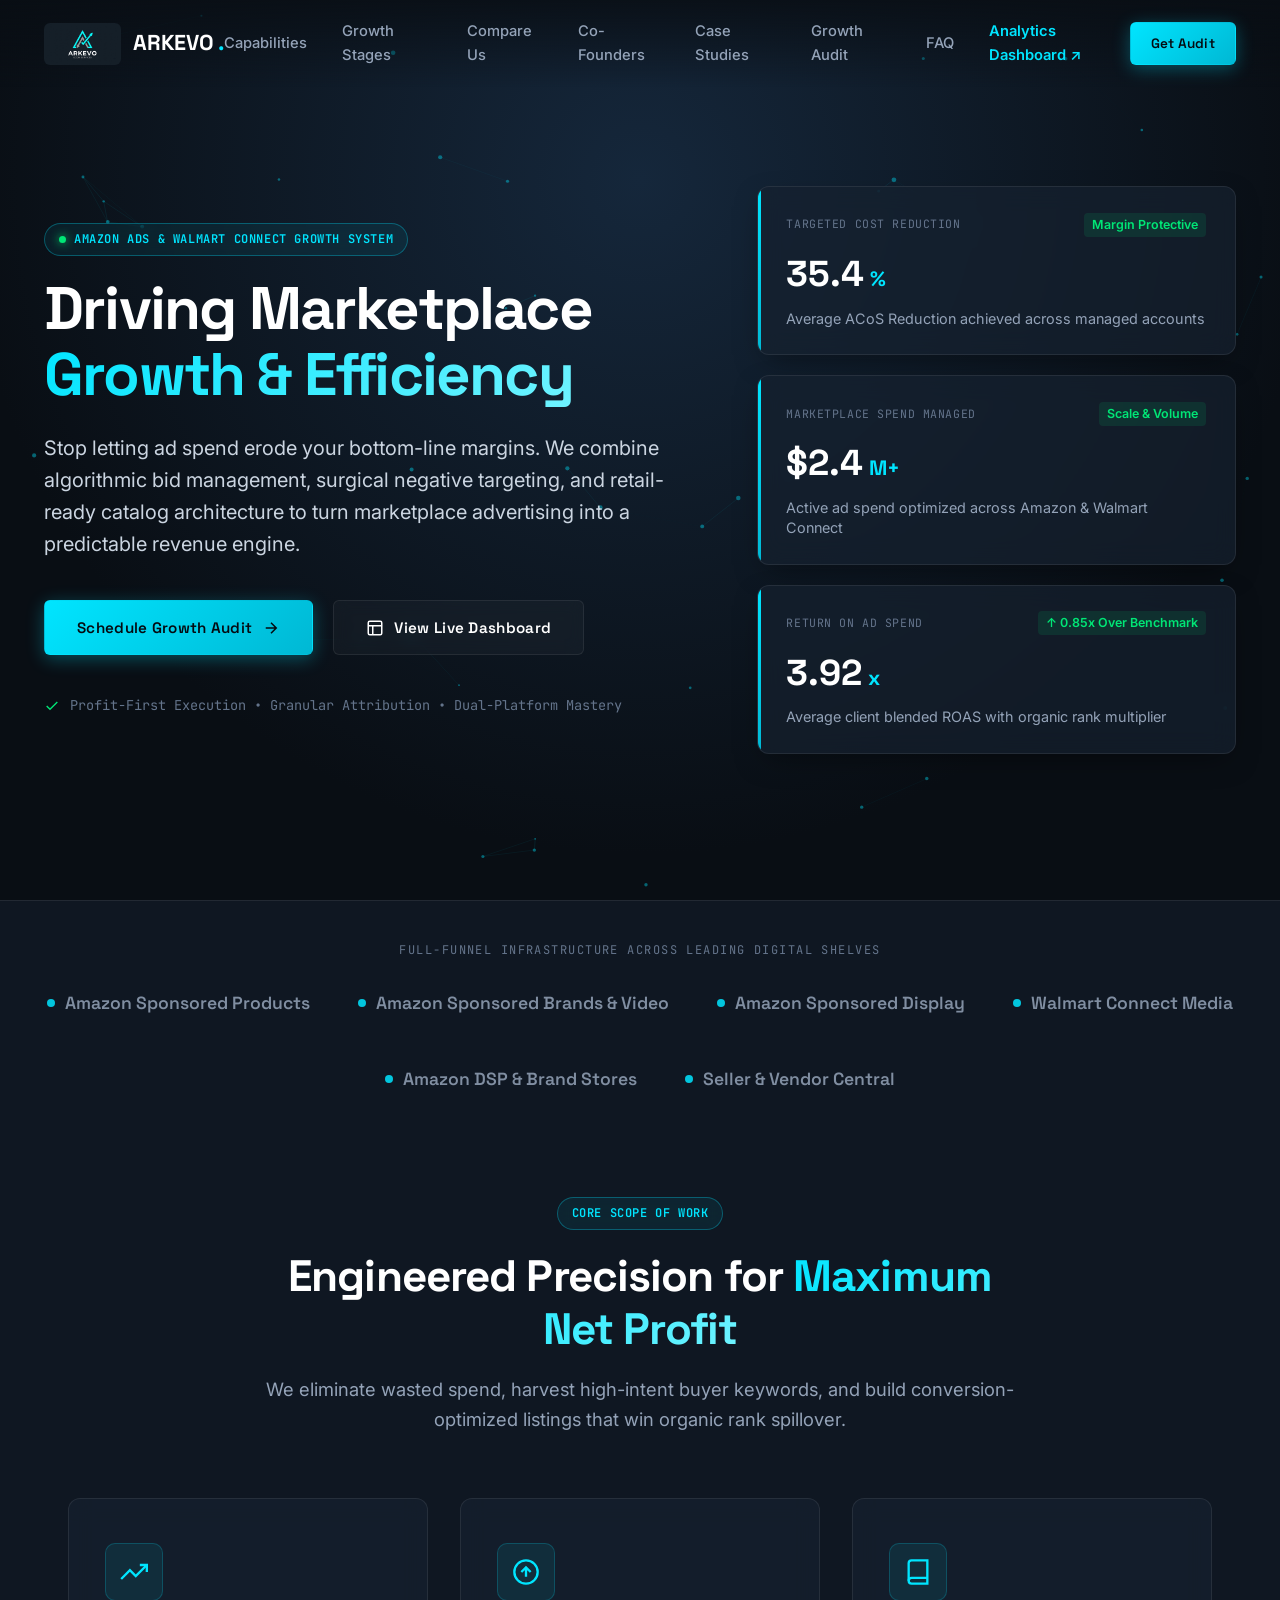
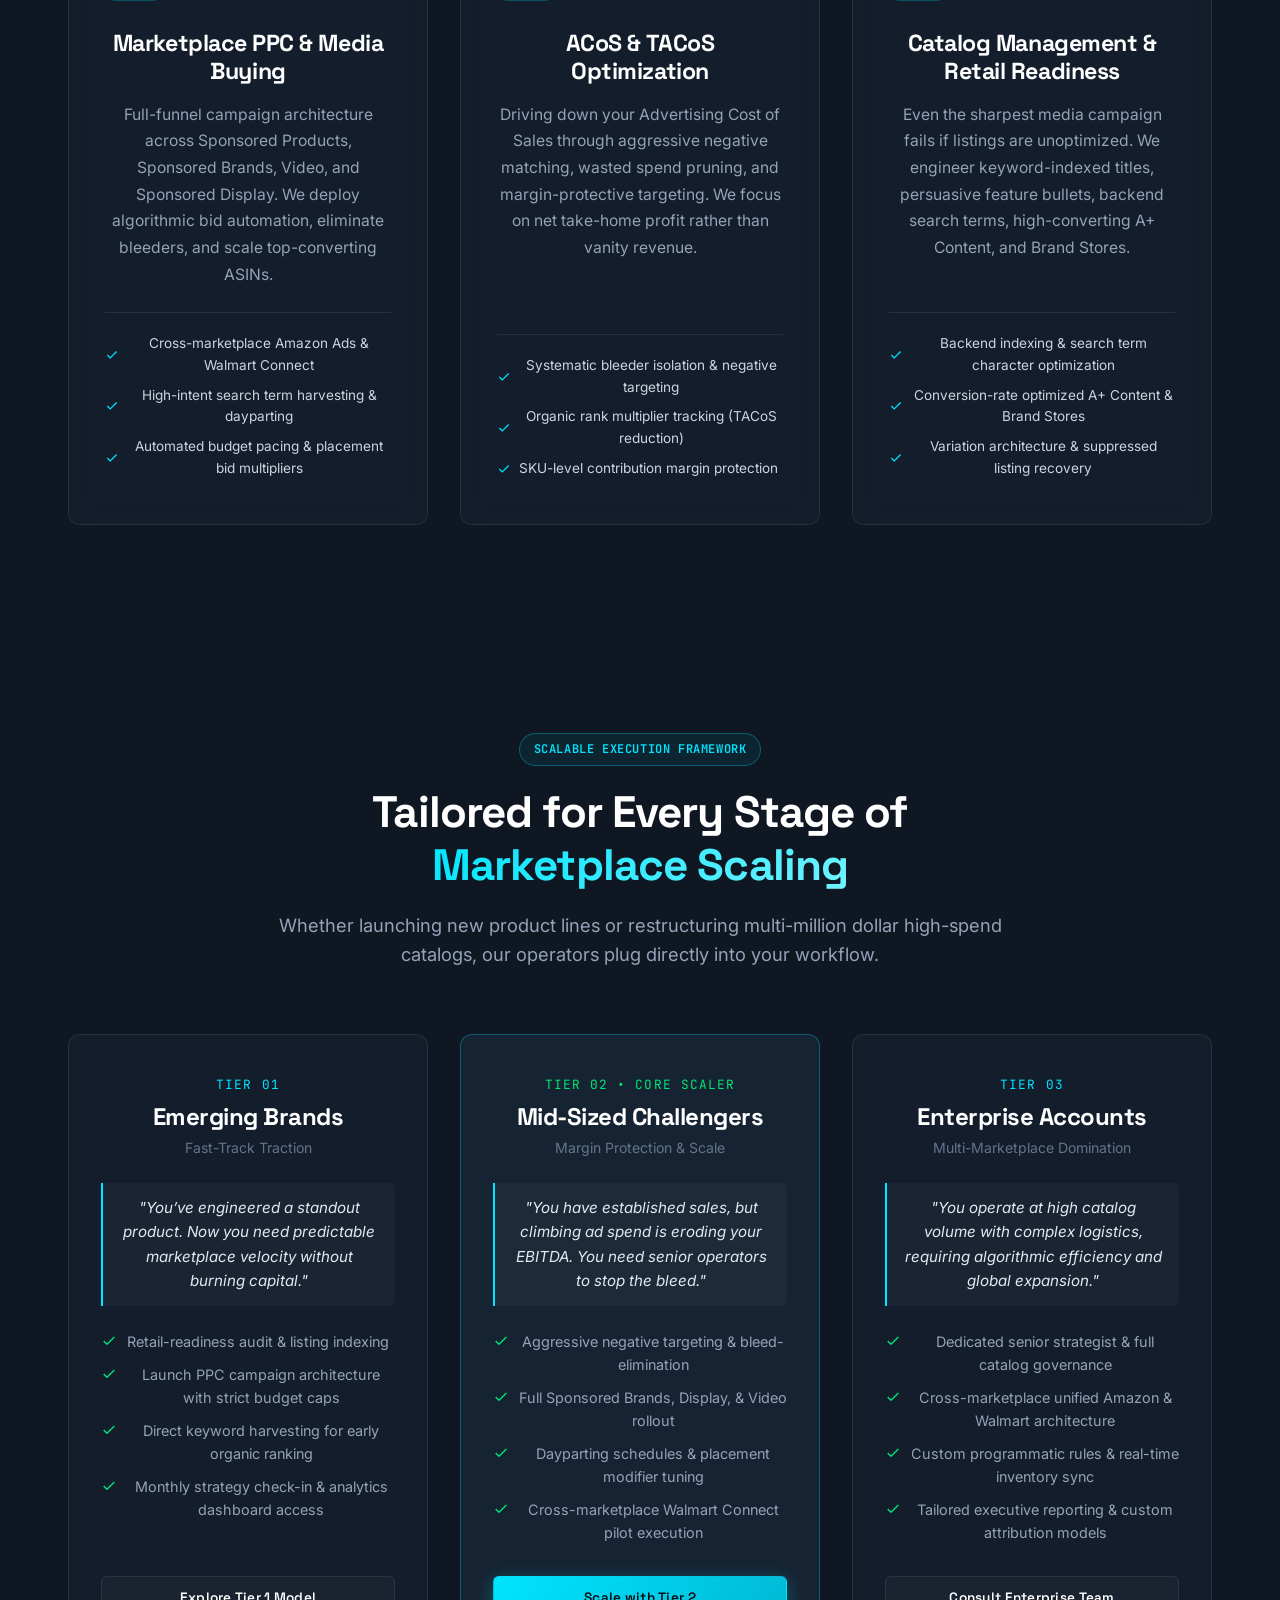
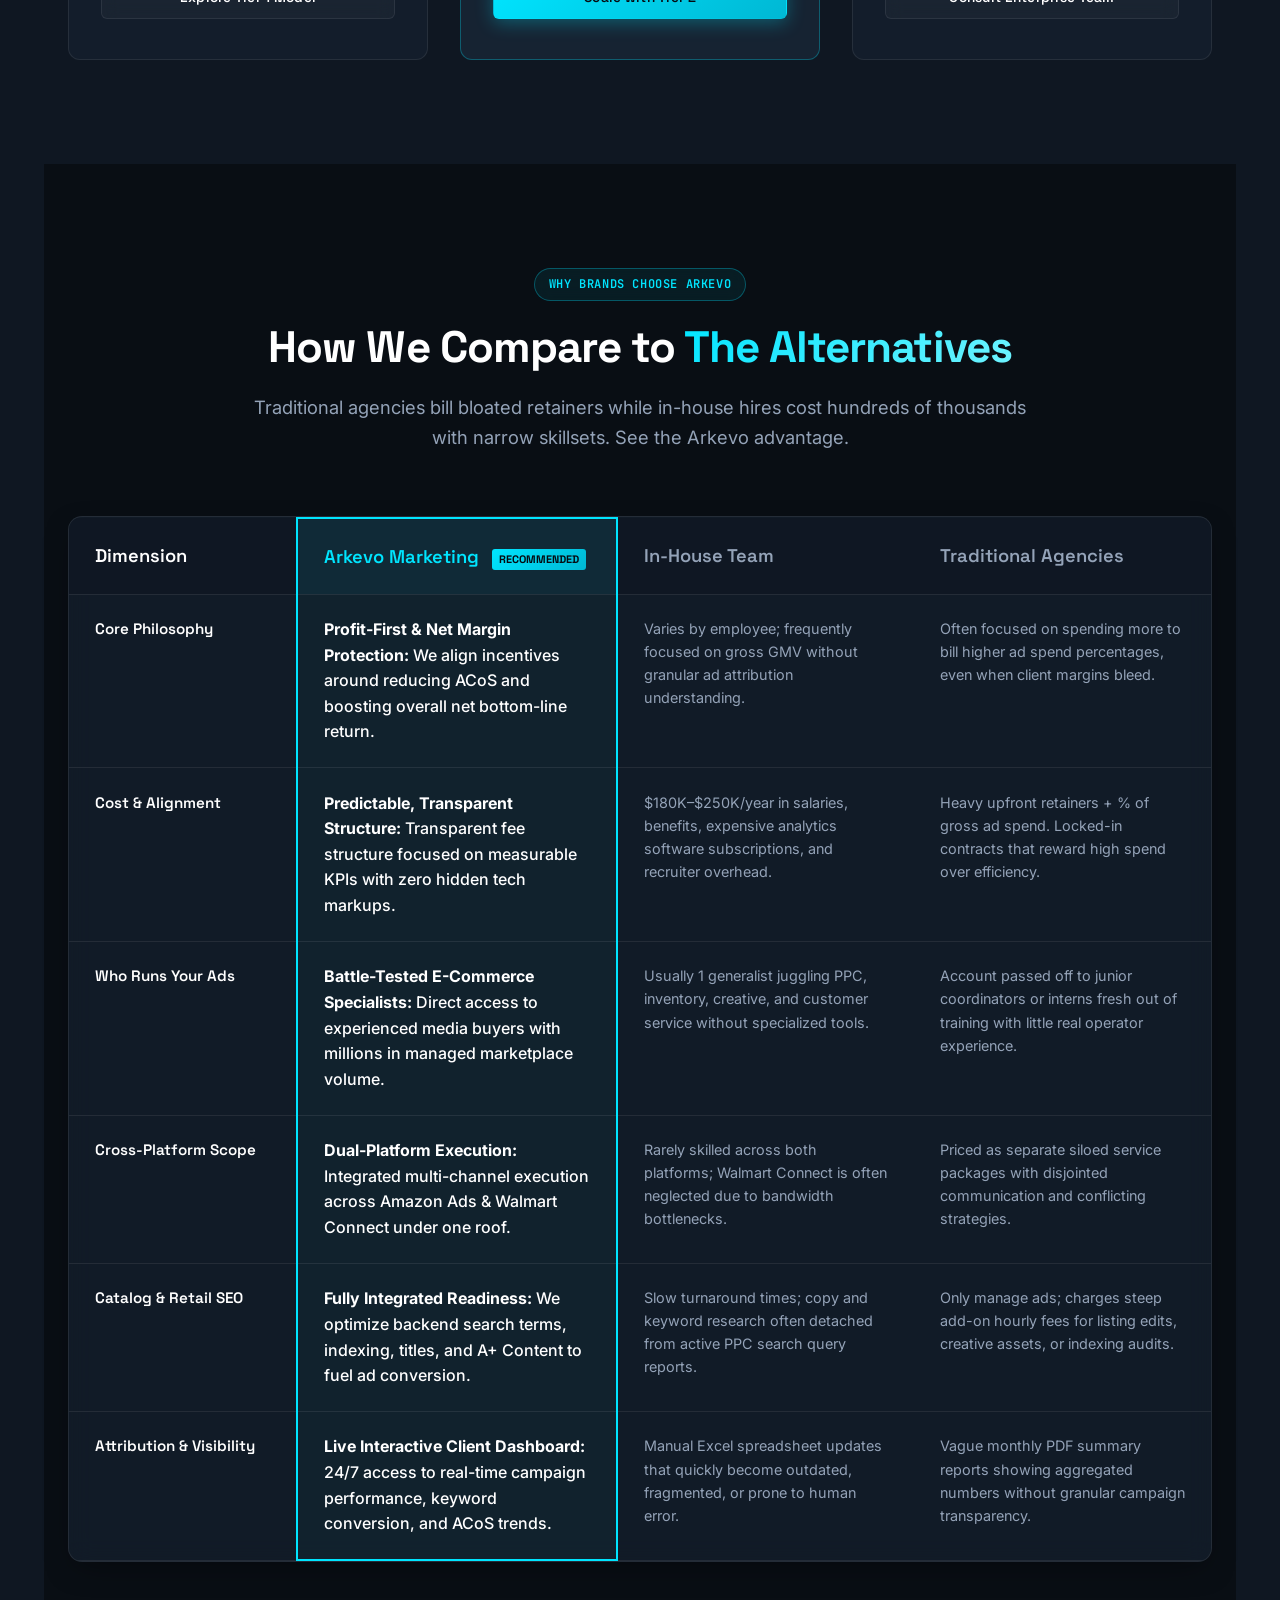
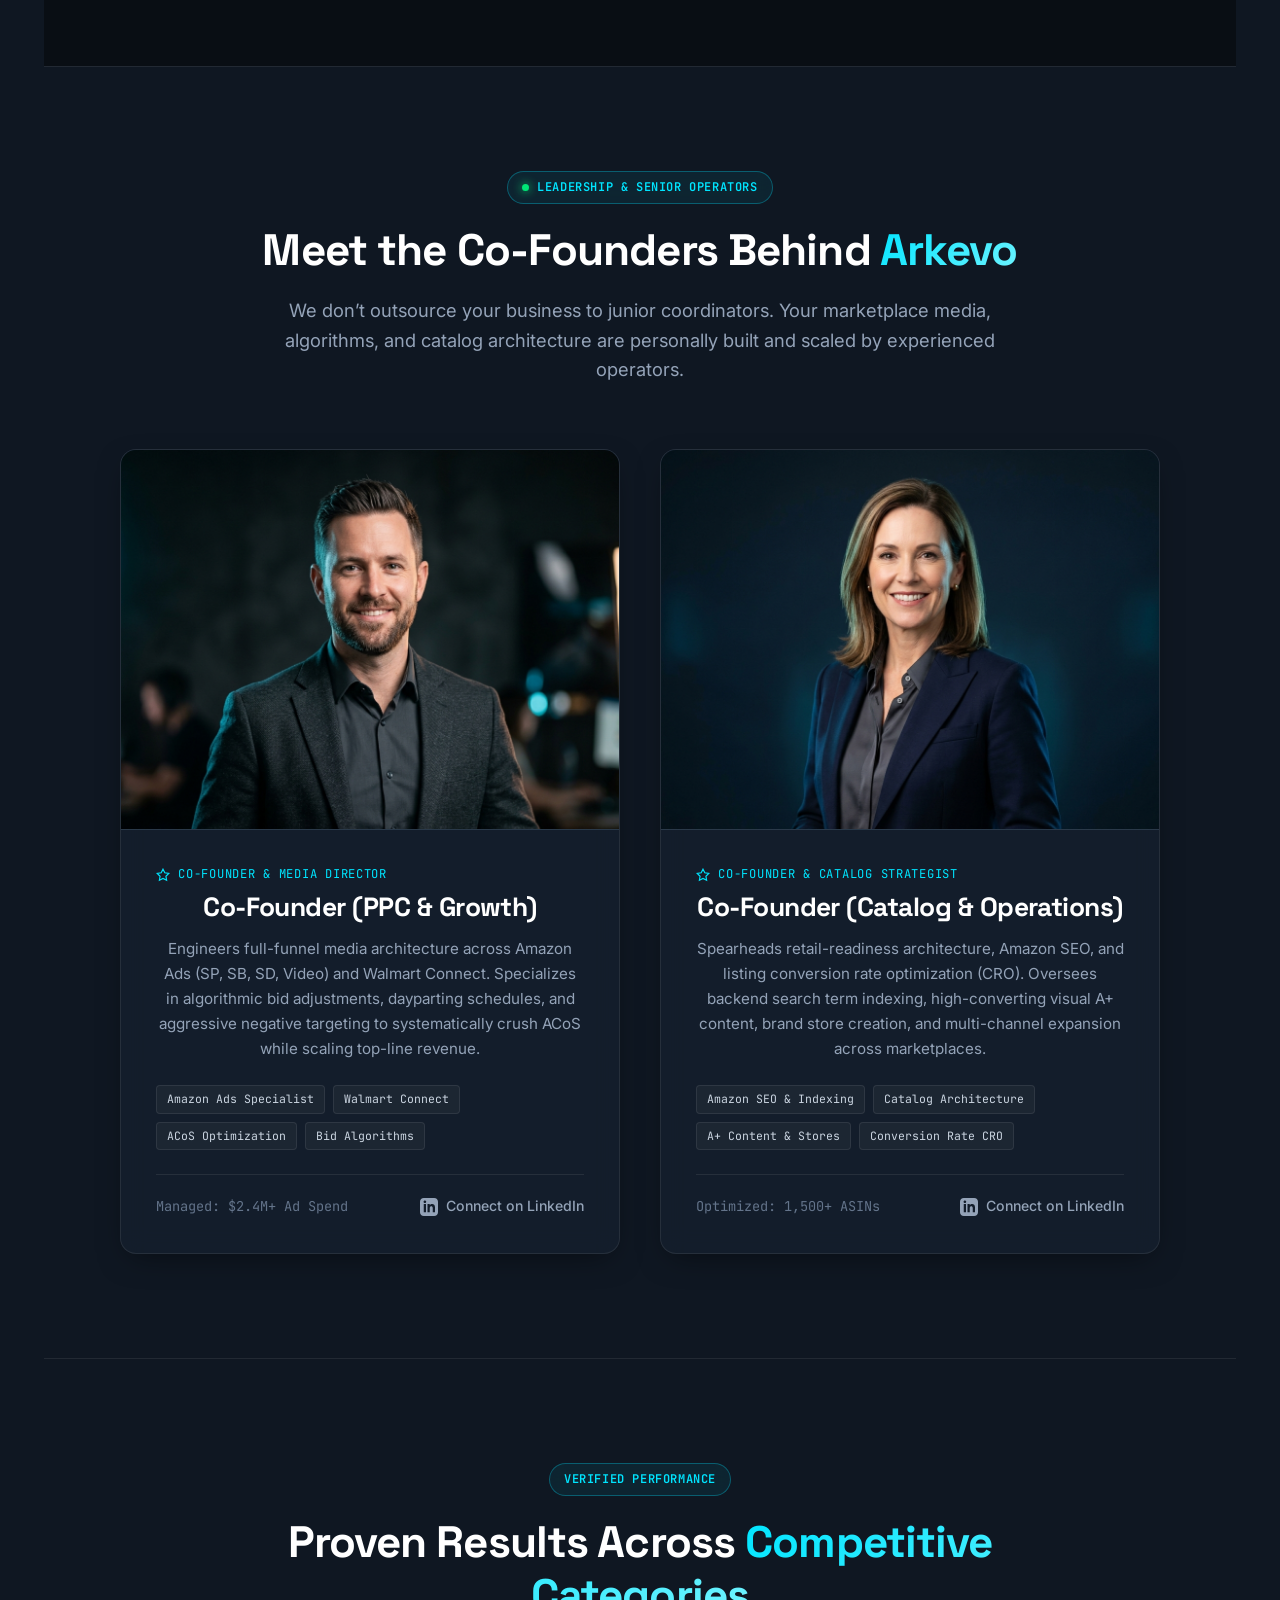
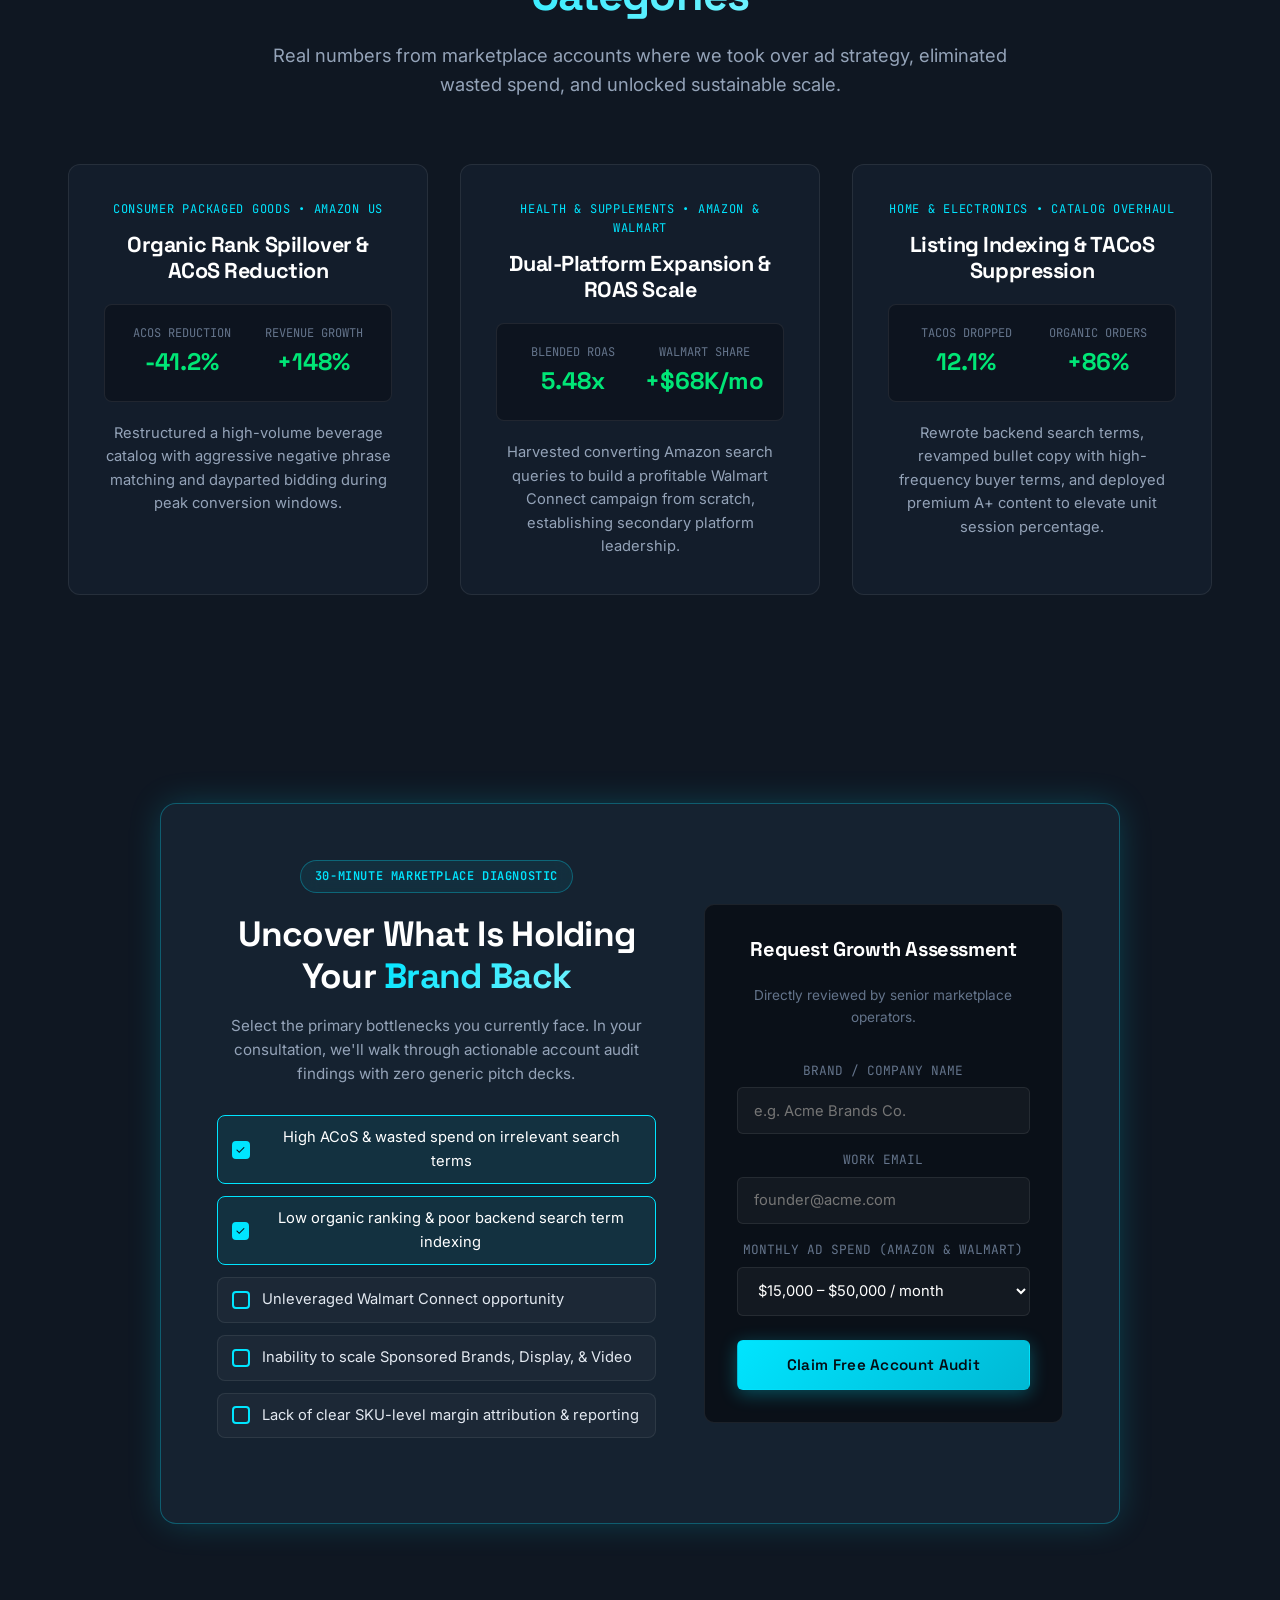
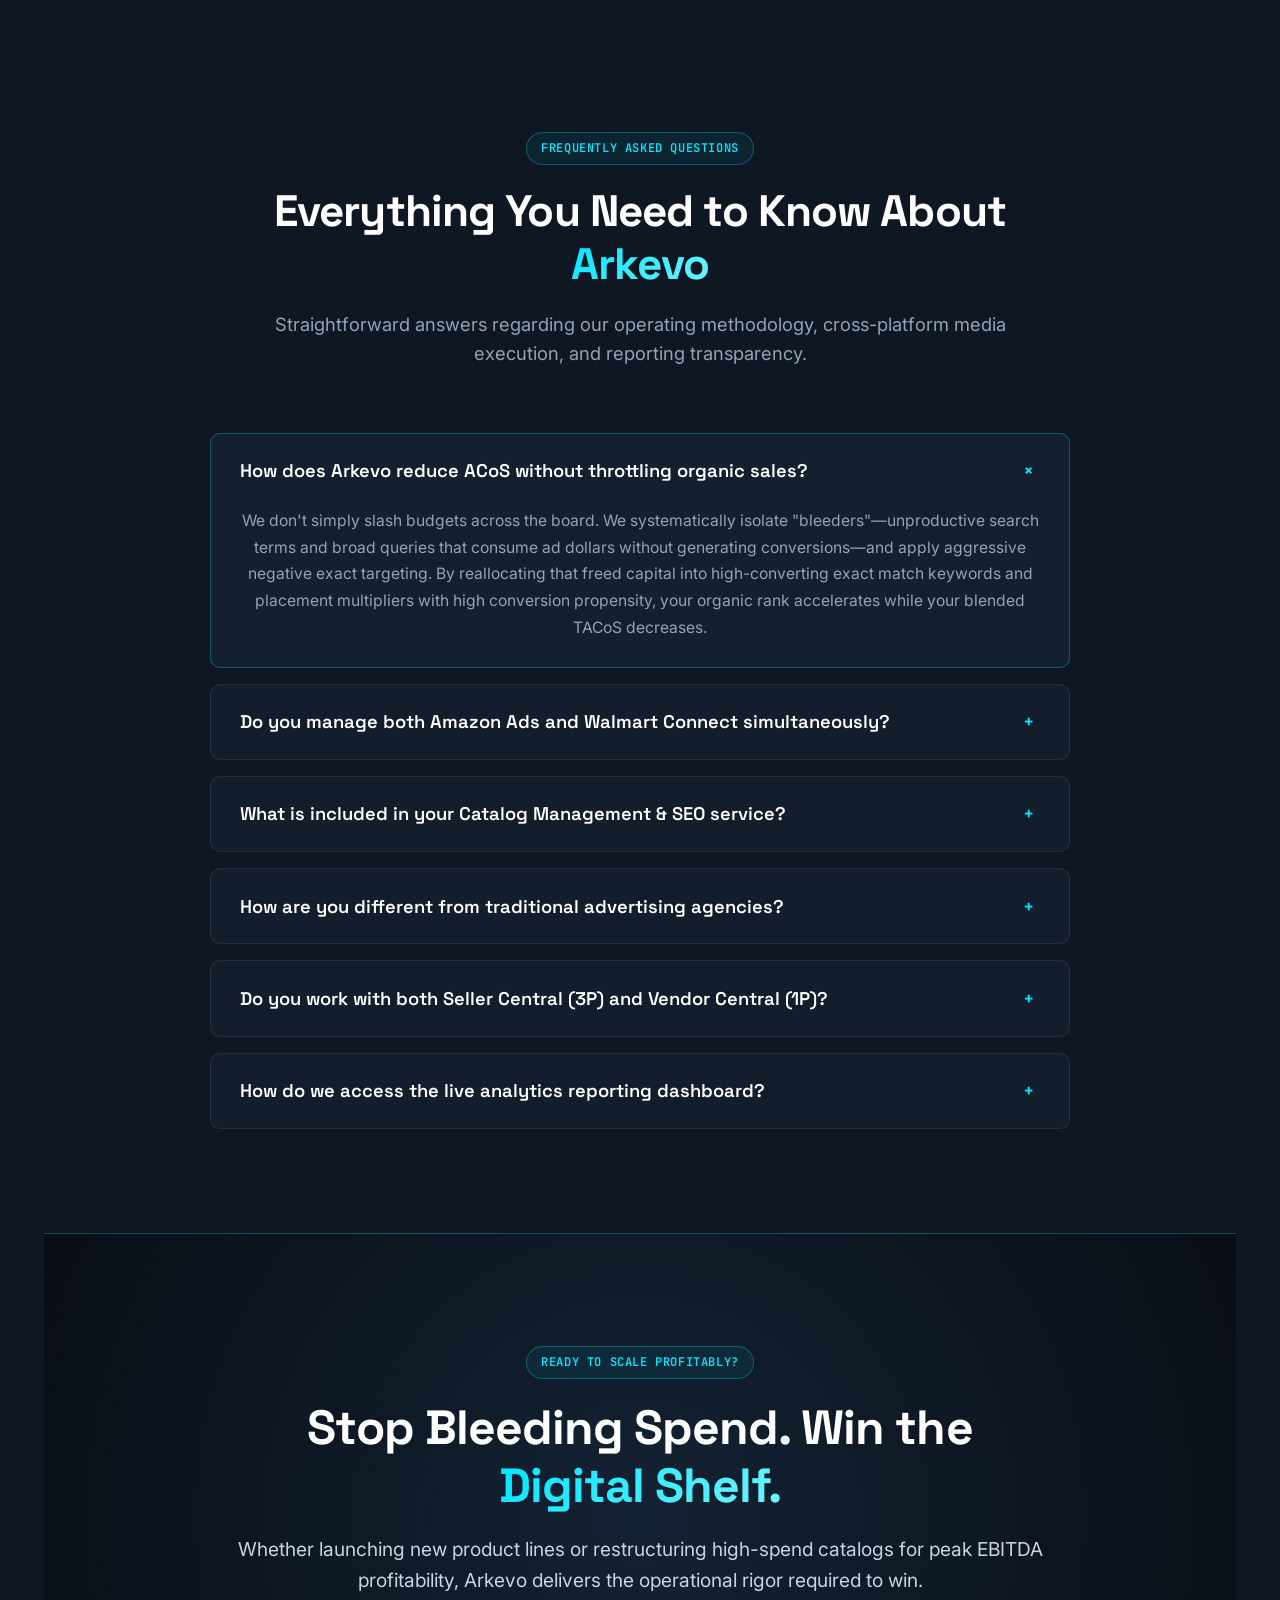
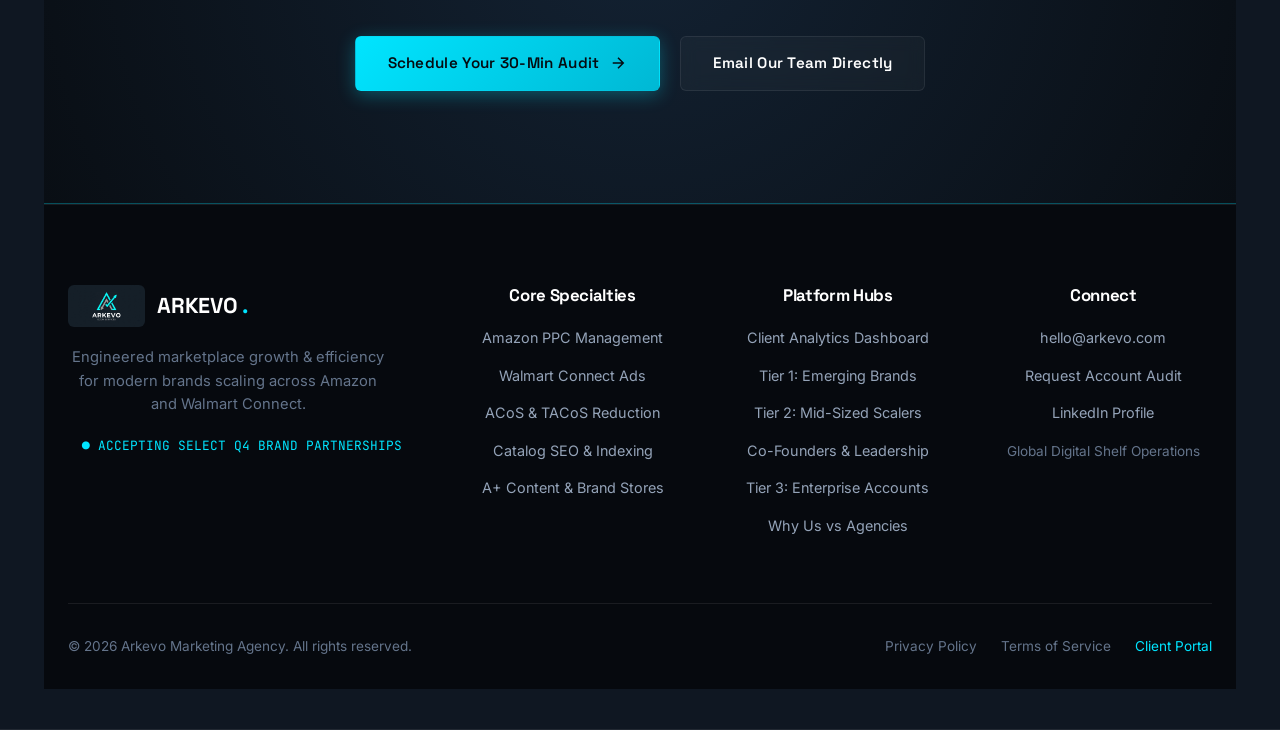
==== index.html @ 8b77c017 "Initial commit: Arkevo website" ====
<!DOCTYPE html>
<html lang="en">
<head>
    <meta charset="UTF-8">
    <meta name="viewport" content="width=device-width, initial-scale=1.0">
    <title>Arkevo | Marketplace Growth & Efficiency | Amazon & Walmart PPC</title>
    <meta name="description" content="Arkevo engineers predictable, profitable marketplace growth across Amazon Ads & Walmart Connect with algorithmic bid management, ACoS reduction, and retail-ready catalog SEO.">
    <link rel="preconnect" href="https://fonts.googleapis.com">
    <link rel="preconnect" href="https://fonts.gstatic.com" crossorigin>
    <link href="https://fonts.googleapis.com/css2?family=Inter:wght@300;400;500;600;700&family=Space+Grotesk:wght@400;500;600;700&family=JetBrains+Mono:wght@400;500;700&display=swap" rel="stylesheet">
    
    <!-- ========================================== -->
    <!-- SUB-DISTRIBUTED MODULAR CSS STYLESHEETS     -->
    <!-- ========================================== -->
    <!-- Base Tokens, Reset & Typography -->
    <link rel="stylesheet" href="css/base.css">

    <!-- Section-Specific Modular Styles -->
    <link rel="stylesheet" href="css/navbar.css">
    <link rel="stylesheet" href="css/hero.css">
    <link rel="stylesheet" href="css/marquee.css">
    <link rel="stylesheet" href="css/capabilities.css">
    <link rel="stylesheet" href="css/tiers.css">
    <link rel="stylesheet" href="css/comparison.css">
    <link rel="stylesheet" href="css/founders.css">
    <link rel="stylesheet" href="css/case-studies.css">
    <link rel="stylesheet" href="css/audit.css">
    <link rel="stylesheet" href="css/faq.css">
    <link rel="stylesheet" href="css/cta.css">
    <link rel="stylesheet" href="css/footer.css">
    <link rel="stylesheet" href="css/responsive.css">
</head>
<body>


    <!-- ========================================== -->
    <!-- SECTION: sections/navbar.html -->
    <!-- ========================================== -->
<!-- Sticky Navigation (SellerPass Style Blur) -->
    <nav id="navbar">
        <div class="container nav-container">
            <a href="#" class="brand-logo">
                <img src="assets/logo-ecom.jpg" alt="Arkevo Logo" onerror="this.src='assets/logo.jpg'">
                <div class="brand-name">ARKEVO<span>.</span></div>
            </a>
            <div class="nav-links">
                <a href="#capabilities">Capabilities</a>
                <a href="#tiers">Growth Stages</a>
                <a href="#comparison">Compare Us</a>
                <a href="#founders">Co-Founders</a>
                <a href="#case-studies">Case Studies</a>
                <a href="#audit">Growth Audit</a>
                <a href="#faq">FAQ</a>
                <a href="dashboard.html" style="color: var(--primary); font-weight: 600;">Analytics Dashboard ↗</a>
            </div>
            <div class="nav-cta">
                <a href="#audit" class="btn btn-primary btn-sm">Get Audit</a>
                <button class="mobile-menu-btn" id="mobileMenuBtn" aria-label="Toggle Navigation">☰</button>
            </div>
        </div>
    </nav>


    <!-- ========================================== -->
    <!-- SECTION: sections/hero.html -->
    <!-- ========================================== -->
<!-- Hero Section -->
    <section id="home" class="hero">
        <canvas id="particles-js"></canvas>
        <div class="container">
            <div class="hero-content fade-in">
                <div class="mono-badge">
                    <span class="pulse-dot"></span>
                    Amazon Ads & Walmart Connect Growth System
                </div>
                <h1>Driving Marketplace <span class="cyan-text">Growth & Efficiency</span></h1>
                <p class="lead">
                    Stop letting ad spend erode your bottom-line margins. We combine algorithmic bid management, surgical negative targeting, and retail-ready catalog architecture to turn marketplace advertising into a predictable revenue engine.
                </p>
                <div class="hero-btns">
                    <a href="#audit" class="btn btn-primary">
                        Schedule Growth Audit
                        <svg width="18" height="18" viewBox="0 0 24 24" fill="none" stroke="currentColor" stroke-width="2"><path d="M5 12h14M12 5l7 7-7 7"/></svg>
                    </a>
                    <a href="dashboard.html" class="btn btn-outline">
                        <svg width="18" height="18" viewBox="0 0 24 24" fill="none" stroke="currentColor" stroke-width="2"><rect x="3" y="3" width="18" height="18" rx="2"/><path d="M3 9h18M9 21V9"/></svg>
                        View Live Dashboard
                    </a>
                </div>
                <div class="hero-guarantee-note">
                    <svg width="16" height="16" viewBox="0 0 24 24" fill="none" stroke="currentColor" stroke-width="2"><polyline points="20 6 9 17 4 12"/></svg>
                    <span>Profit-First Execution • Granular Attribution • Dual-Platform Mastery</span>
                </div>
            </div>

            <!-- Floating Stats Cards -->
            <div class="floating-stats-grid fade-in">
                <div class="stat-card-featured">
                    <div class="stat-badge-top">
                        <span class="stat-tag">Targeted Cost Reduction</span>
                        <span class="stat-delta positive">Margin Protective</span>
                    </div>
                    <div class="stat-value">35.4<span class="unit">%</span></div>
                    <div class="stat-label">Average ACoS Reduction achieved across managed accounts</div>
                </div>

                <div class="stat-card-featured">
                    <div class="stat-badge-top">
                        <span class="stat-tag">Marketplace Spend Managed</span>
                        <span class="stat-delta positive">Scale & Volume</span>
                    </div>
                    <div class="stat-value">$2.4<span class="unit">M+</span></div>
                    <div class="stat-label">Active ad spend optimized across Amazon & Walmart Connect</div>
                </div>

                <div class="stat-card-featured">
                    <div class="stat-badge-top">
                        <span class="stat-tag">Return on Ad Spend</span>
                        <span class="stat-delta positive">↑ 0.85x Over Benchmark</span>
                    </div>
                    <div class="stat-value">3.92<span class="unit">x</span></div>
                    <div class="stat-label">Average client blended ROAS with organic rank multiplier</div>
                </div>
            </div>
        </div>
    </section>


    <!-- ========================================== -->
    <!-- SECTION: sections/marquee.html -->
    <!-- ========================================== -->
<div class="marquee-strip">
        <div class="container">
            <div class="marquee-label">Full-Funnel Infrastructure Across Leading Digital Shelves</div>
            <div class="platforms-flex">
                <div class="platform-item"><span class="platform-dot"></span> Amazon Sponsored Products</div>
                <div class="platform-item"><span class="platform-dot"></span> Amazon Sponsored Brands & Video</div>
                <div class="platform-item"><span class="platform-dot"></span> Amazon Sponsored Display</div>
                <div class="platform-item"><span class="platform-dot"></span> Walmart Connect Media</div>
                <div class="platform-item"><span class="platform-dot"></span> Amazon DSP & Brand Stores</div>
                <div class="platform-item"><span class="platform-dot"></span> Seller & Vendor Central</div>
            </div>


    <!-- ========================================== -->
    <!-- SECTION: sections/capabilities.html -->
    <!-- ========================================== -->
<section id="capabilities" class="section">
        <div class="container">
            <div class="section-header fade-in">
                <div class="mono-badge">Core Scope of Work</div>
                <h2>Engineered Precision for <span class="cyan-text">Maximum Net Profit</span></h2>
                <p>We eliminate wasted spend, harvest high-intent buyer keywords, and build conversion-optimized listings that win organic rank spillover.</p>
            </div>

            <div class="services-grid">
                <!-- Service 1 -->
                <div class="service-card fade-in">
                    <div class="service-icon-box">
                        <svg width="28" height="28" viewBox="0 0 24 24" fill="none" stroke="currentColor" stroke-width="2"><path d="M23 6l-9.5 9.5-5-5L1 18"/><path d="M17 6h6v6"/></svg>
                    </div>
                    <h3>Marketplace PPC & Media Buying</h3>
                    <p>Full-funnel campaign architecture across Sponsored Products, Sponsored Brands, Video, and Sponsored Display. We deploy algorithmic bid automation, eliminate bleeders, and scale top-converting ASINs.</p>
                    <ul class="service-bullets">
                        <li><svg width="14" height="14" viewBox="0 0 24 24" fill="none" stroke="currentColor" stroke-width="2"><polyline points="20 6 9 17 4 12"/></svg> Cross-marketplace Amazon Ads & Walmart Connect</li>
                        <li><svg width="14" height="14" viewBox="0 0 24 24" fill="none" stroke="currentColor" stroke-width="2"><polyline points="20 6 9 17 4 12"/></svg> High-intent search term harvesting & dayparting</li>
                        <li><svg width="14" height="14" viewBox="0 0 24 24" fill="none" stroke="currentColor" stroke-width="2"><polyline points="20 6 9 17 4 12"/></svg> Automated budget pacing & placement bid multipliers</li>
                    </ul>
                </div>

                <!-- Service 2 -->
                <div class="service-card fade-in">
                    <div class="service-icon-box">
                        <svg width="28" height="28" viewBox="0 0 24 24" fill="none" stroke="currentColor" stroke-width="2"><circle cx="12" cy="12" r="10"/><path d="M16 12l-4-4-4 4M12 16V8"/></svg>
                    </div>
                    <h3>ACoS & TACoS Optimization</h3>
                    <p>Driving down your Advertising Cost of Sales through aggressive negative matching, wasted spend pruning, and margin-protective targeting. We focus on net take-home profit rather than vanity revenue.</p>
                    <ul class="service-bullets">
                        <li><svg width="14" height="14" viewBox="0 0 24 24" fill="none" stroke="currentColor" stroke-width="2"><polyline points="20 6 9 17 4 12"/></svg> Systematic bleeder isolation & negative targeting</li>
                        <li><svg width="14" height="14" viewBox="0 0 24 24" fill="none" stroke="currentColor" stroke-width="2"><polyline points="20 6 9 17 4 12"/></svg> Organic rank multiplier tracking (TACoS reduction)</li>
                        <li><svg width="14" height="14" viewBox="0 0 24 24" fill="none" stroke="currentColor" stroke-width="2"><polyline points="20 6 9 17 4 12"/></svg> SKU-level contribution margin protection</li>
                    </ul>
                </div>

                <!-- Service 3 -->
                <div class="service-card fade-in">
                    <div class="service-icon-box">
                        <svg width="28" height="28" viewBox="0 0 24 24" fill="none" stroke="currentColor" stroke-width="2"><path d="M4 19.5A2.5 2.5 0 0 1 6.5 17H20"/><path d="M6.5 2H20v20H6.5A2.5 2.5 0 0 1 4 19.5v-15A2.5 2.5 0 0 1 6.5 2z"/></svg>
                    </div>
                    <h3>Catalog Management & Retail Readiness</h3>
                    <p>Even the sharpest media campaign fails if listings are unoptimized. We engineer keyword-indexed titles, persuasive feature bullets, backend search terms, high-converting A+ Content, and Brand Stores.</p>
                    <ul class="service-bullets">
                        <li><svg width="14" height="14" viewBox="0 0 24 24" fill="none" stroke="currentColor" stroke-width="2"><polyline points="20 6 9 17 4 12"/></svg> Backend indexing & search term character optimization</li>
                        <li><svg width="14" height="14" viewBox="0 0 24 24" fill="none" stroke="currentColor" stroke-width="2"><polyline points="20 6 9 17 4 12"/></svg> Conversion-rate optimized A+ Content & Brand Stores</li>
                        <li><svg width="14" height="14" viewBox="0 0 24 24" fill="none" stroke="currentColor" stroke-width="2"><polyline points="20 6 9 17 4 12"/></svg> Variation architecture & suppressed listing recovery</li>
                    </ul>
                </div>
            </div>
        </div>
    </section>


    <!-- ========================================== -->
    <!-- SECTION: sections/tiers.html -->
    <!-- ========================================== -->
<section id="tiers" class="section tiers-section">
        <div class="container">
            <div class="section-header fade-in">
                <div class="mono-badge">Scalable Execution Framework</div>
                <h2>Tailored for Every Stage of <span class="cyan-text">Marketplace Scaling</span></h2>
                <p>Whether launching new product lines or restructuring multi-million dollar high-spend catalogs, our operators plug directly into your workflow.</p>
            </div>

            <div class="tiers-grid">
                <!-- Tier 1 -->
                <div class="tier-card fade-in">
                    <div class="tier-header">
                        <div class="tier-number">Tier 01</div>
                        <h3 class="tier-title">Emerging Brands</h3>
                        <div class="tier-subtitle">Fast-Track Traction</div>
                    </div>
                    <div class="tier-condition">
                        "You’ve engineered a standout product. Now you need predictable marketplace velocity without burning capital."
                    </div>
                    <ul class="tier-deliverables">
                        <li><svg width="16" height="16" viewBox="0 0 24 24" fill="none" stroke="currentColor" stroke-width="2"><polyline points="20 6 9 17 4 12"/></svg> Retail-readiness audit & listing indexing</li>
                        <li><svg width="16" height="16" viewBox="0 0 24 24" fill="none" stroke="currentColor" stroke-width="2"><polyline points="20 6 9 17 4 12"/></svg> Launch PPC campaign architecture with strict budget caps</li>
                        <li><svg width="16" height="16" viewBox="0 0 24 24" fill="none" stroke="currentColor" stroke-width="2"><polyline points="20 6 9 17 4 12"/></svg> Direct keyword harvesting for early organic ranking</li>
                        <li><svg width="16" height="16" viewBox="0 0 24 24" fill="none" stroke="currentColor" stroke-width="2"><polyline points="20 6 9 17 4 12"/></svg> Monthly strategy check-in & analytics dashboard access</li>
                    </ul>
                    <a href="#audit" class="btn btn-outline btn-sm">Explore Tier 1 Model</a>
                </div>

                <!-- Tier 2 -->
                <div class="tier-card fade-in" style="border-color: var(--border-highlight); background: rgba(24, 38, 54, 0.85);">
                    <div class="tier-header">
                        <div class="tier-number" style="color: var(--accent-green);">Tier 02 • Core Scaler</div>
                        <h3 class="tier-title">Mid-Sized Challengers</h3>
                        <div class="tier-subtitle">Margin Protection & Scale</div>
                    </div>
                    <div class="tier-condition">
                        "You have established sales, but climbing ad spend is eroding your EBITDA. You need senior operators to stop the bleed."
                    </div>
                    <ul class="tier-deliverables">
                        <li><svg width="16" height="16" viewBox="0 0 24 24" fill="none" stroke="currentColor" stroke-width="2"><polyline points="20 6 9 17 4 12"/></svg> Aggressive negative targeting & bleed-elimination</li>
                        <li><svg width="16" height="16" viewBox="0 0 24 24" fill="none" stroke="currentColor" stroke-width="2"><polyline points="20 6 9 17 4 12"/></svg> Full Sponsored Brands, Display, & Video rollout</li>
                        <li><svg width="16" height="16" viewBox="0 0 24 24" fill="none" stroke="currentColor" stroke-width="2"><polyline points="20 6 9 17 4 12"/></svg> Dayparting schedules & placement modifier tuning</li>
                        <li><svg width="16" height="16" viewBox="0 0 24 24" fill="none" stroke="currentColor" stroke-width="2"><polyline points="20 6 9 17 4 12"/></svg> Cross-marketplace Walmart Connect pilot execution</li>
                    </ul>
                    <a href="#audit" class="btn btn-primary btn-sm">Scale with Tier 2</a>
                </div>

                <!-- Tier 3 -->
                <div class="tier-card fade-in">
                    <div class="tier-header">
                        <div class="tier-number">Tier 03</div>
                        <h3 class="tier-title">Enterprise Accounts</h3>
                        <div class="tier-subtitle">Multi-Marketplace Domination</div>
                    </div>
                    <div class="tier-condition">
                        "You operate at high catalog volume with complex logistics, requiring algorithmic efficiency and global expansion."
                    </div>
                    <ul class="tier-deliverables">
                        <li><svg width="16" height="16" viewBox="0 0 24 24" fill="none" stroke="currentColor" stroke-width="2"><polyline points="20 6 9 17 4 12"/></svg> Dedicated senior strategist & full catalog governance</li>
                        <li><svg width="16" height="16" viewBox="0 0 24 24" fill="none" stroke="currentColor" stroke-width="2"><polyline points="20 6 9 17 4 12"/></svg> Cross-marketplace unified Amazon & Walmart architecture</li>
                        <li><svg width="16" height="16" viewBox="0 0 24 24" fill="none" stroke="currentColor" stroke-width="2"><polyline points="20 6 9 17 4 12"/></svg> Custom programmatic rules & real-time inventory sync</li>
                        <li><svg width="16" height="16" viewBox="0 0 24 24" fill="none" stroke="currentColor" stroke-width="2"><polyline points="20 6 9 17 4 12"/></svg> Tailored executive reporting & custom attribution models</li>
                    </ul>
                    <a href="#audit" class="btn btn-outline btn-sm">Consult Enterprise Team</a>
                </div>
            </div>
        </div>
    </section>


    <!-- ========================================== -->
    <!-- SECTION: sections/comparison.html -->
    <!-- ========================================== -->
<section id="comparison" class="section comparison-section">
        <div class="container">
            <div class="section-header fade-in">
                <div class="mono-badge">Why Brands Choose Arkevo</div>
                <h2>How We Compare to <span class="cyan-text">The Alternatives</span></h2>
                <p>Traditional agencies bill bloated retainers while in-house hires cost hundreds of thousands with narrow skillsets. See the Arkevo advantage.</p>
            </div>

            <div class="comparison-table-wrapper fade-in">
                <table class="comparison-table">
                    <thead>
                        <tr>
                            <th class="comparison-feature">Dimension</th>
                            <th class="col-arkevo">Arkevo Marketing <span class="badge-winner">Recommended</span></th>
                            <th class="comparison-col-other">In-House Team</th>
                            <th class="comparison-col-other">Traditional Agencies</th>
                        </tr>
                    </thead>
                    <tbody>
                        <tr>
                            <td class="comparison-feature">Core Philosophy</td>
                            <td class="col-arkevo"><strong>Profit-First & Net Margin Protection:</strong> We align incentives around reducing ACoS and boosting overall net bottom-line return.</td>
                            <td class="comparison-col-other">Varies by employee; frequently focused on gross GMV without granular ad attribution understanding.</td>
                            <td class="comparison-col-other">Often focused on spending more to bill higher ad spend percentages, even when client margins bleed.</td>
                        </tr>
                        <tr>
                            <td class="comparison-feature">Cost & Alignment</td>
                            <td class="col-arkevo"><strong>Predictable, Transparent Structure:</strong> Transparent fee structure focused on measurable KPIs with zero hidden tech markups.</td>
                            <td class="comparison-col-other">$180K–$250K/year in salaries, benefits, expensive analytics software subscriptions, and recruiter overhead.</td>
                            <td class="comparison-col-other">Heavy upfront retainers + % of gross ad spend. Locked-in contracts that reward high spend over efficiency.</td>
                        </tr>
                        <tr>
                            <td class="comparison-feature">Who Runs Your Ads</td>
                            <td class="col-arkevo"><strong>Battle-Tested E-Commerce Specialists:</strong> Direct access to experienced media buyers with millions in managed marketplace volume.</td>
                            <td class="comparison-col-other">Usually 1 generalist juggling PPC, inventory, creative, and customer service without specialized tools.</td>
                            <td class="comparison-col-other">Account passed off to junior coordinators or interns fresh out of training with little real operator experience.</td>
                        </tr>
                        <tr>
                            <td class="comparison-feature">Cross-Platform Scope</td>
                            <td class="col-arkevo"><strong>Dual-Platform Execution:</strong> Integrated multi-channel execution across Amazon Ads & Walmart Connect under one roof.</td>
                            <td class="comparison-col-other">Rarely skilled across both platforms; Walmart Connect is often neglected due to bandwidth bottlenecks.</td>
                            <td class="comparison-col-other">Priced as separate siloed service packages with disjointed communication and conflicting strategies.</td>
                        </tr>
                        <tr>
                            <td class="comparison-feature">Catalog & Retail SEO</td>
                            <td class="col-arkevo"><strong>Fully Integrated Readiness:</strong> We optimize backend search terms, indexing, titles, and A+ Content to fuel ad conversion.</td>
                            <td class="comparison-col-other">Slow turnaround times; copy and keyword research often detached from active PPC search query reports.</td>
                            <td class="comparison-col-other">Only manage ads; charges steep add-on hourly fees for listing edits, creative assets, or indexing audits.</td>
                        </tr>
                        <tr>
                            <td class="comparison-feature">Attribution & Visibility</td>
                            <td class="col-arkevo"><strong>Live Interactive Client Dashboard:</strong> 24/7 access to real-time campaign performance, keyword conversion, and ACoS trends.</td>
                            <td class="comparison-col-other">Manual Excel spreadsheet updates that quickly become outdated, fragmented, or prone to human error.</td>
                            <td class="comparison-col-other">Vague monthly PDF summary reports showing aggregated numbers without granular campaign transparency.</td>
                        </tr>
                    </tbody>
                </table>
            </div>
        </div>
    </section>


    <!-- ========================================== -->
    <!-- SECTION: sections/founders.html -->
    <!-- ========================================== -->
<section id="founders" class="section founders-section">
        <div class="container">
            <div class="section-header fade-in">
                <div class="mono-badge">
                    <span class="pulse-dot"></span>
                    Leadership & Senior Operators
                </div>
                <h2>Meet the Co-Founders Behind <span class="cyan-text">Arkevo</span></h2>
                <p>We don’t outsource your business to junior coordinators. Your marketplace media, algorithms, and catalog architecture are personally built and scaled by experienced operators.</p>
            </div>

            <div class="founders-grid">
                <!-- Co-Founder 1 -->
                <div class="founder-card fade-in">
                    <div class="founder-img-container">
                        <img src="assets/co-founder-1.jpg" alt="Co-Founder - Marketplace Advertising" class="founder-img" onerror="this.style.display='none'; this.nextElementSibling.style.display='flex';">
                        <div class="founder-placeholder" style="display: none;">
                            <svg viewBox="0 0 24 24" fill="none" stroke="currentColor" stroke-width="1.5">
                                <circle cx="12" cy="8" r="4"/>
                                <path d="M6 21v-2a6 6 0 0 1 12 0v2"/>
                            </svg>
                            <div style="font-weight: 600; color: #f8fafc; font-size: 1.1rem;">Co-Founder Photo</div>
                            <div class="founder-placeholder-hint">Add image: assets/co-founder-1.jpg</div>
                        </div>
                    </div>
                    <div class="founder-content">
                        <div class="founder-role-badge">
                            <svg width="14" height="14" viewBox="0 0 24 24" fill="none" stroke="currentColor" stroke-width="2"><path d="M12 2l3.09 6.26L22 9.27l-5 4.87 1.18 6.88L12 17.77l-6.18 3.25L7 14.14 2 9.27l6.91-1.01L12 2z"/></svg>
                            Co-Founder & Media Director
                        </div>
                        <h3 class="founder-name">Co-Founder (PPC & Growth)</h3>
                        <p class="founder-bio">
                            Engineers full-funnel media architecture across Amazon Ads (SP, SB, SD, Video) and Walmart Connect. Specializes in algorithmic bid adjustments, dayparting schedules, and aggressive negative targeting to systematically crush ACoS while scaling top-line revenue.
                        </p>
                        <div class="founder-tags">
                            <span class="founder-tag">Amazon Ads Specialist</span>
                            <span class="founder-tag">Walmart Connect</span>
                            <span class="founder-tag">ACoS Optimization</span>
                            <span class="founder-tag">Bid Algorithms</span>
                        </div>
                        <div class="founder-footer">
                            <span style="font-size: 0.85rem; color: var(--text-muted); font-family: 'JetBrains Mono', monospace;">Managed: $2.4M+ Ad Spend</span>
                            <a href="https://linkedin.com" target="_blank" rel="noopener" class="founder-social-link">
                                <svg viewBox="0 0 24 24"><path d="M19 0h-14c-2.761 0-5 2.239-5 5v14c0 2.761 2.239 5 5 5h14c2.762 0 5-2.239 5-5v-14c0-2.761-2.238-5-5-5zm-11 19h-3v-11h3v11zm-1.5-12.268c-.966 0-1.75-.79-1.75-1.764s.784-1.764 1.75-1.764 1.75.79 1.75 1.764-.783 1.764-1.75 1.764zm13.5 12.268h-3v-5.604c0-3.368-4-3.113-4 0v5.604h-3v-11h3v1.765c1.396-2.586 7-2.777 7 2.476v6.759z"/></svg>
                                <span>Connect on LinkedIn</span>
                            </a>
                        </div>
                    </div>
                </div>

                <!-- Co-Founder 2 -->
                <div class="founder-card fade-in">
                    <div class="founder-img-container">
                        <img src="assets/co-founder-2.jpg" alt="Co-Founder - Catalog & SEO" class="founder-img" onerror="this.style.display='none'; this.nextElementSibling.style.display='flex';">
                        <div class="founder-placeholder" style="display: none;">
                            <svg viewBox="0 0 24 24" fill="none" stroke="currentColor" stroke-width="1.5">
                                <circle cx="12" cy="8" r="4"/>
                                <path d="M6 21v-2a6 6 0 0 1 12 0v2"/>
                            </svg>
                            <div style="font-weight: 600; color: #f8fafc; font-size: 1.1rem;">Co-Founder Photo</div>
                            <div class="founder-placeholder-hint">Add image: assets/co-founder-2.jpg</div>
                        </div>
                    </div>
                    <div class="founder-content">
                        <div class="founder-role-badge">
                            <svg width="14" height="14" viewBox="0 0 24 24" fill="none" stroke="currentColor" stroke-width="2"><path d="M12 2l3.09 6.26L22 9.27l-5 4.87 1.18 6.88L12 17.77l-6.18 3.25L7 14.14 2 9.27l6.91-1.01L12 2z"/></svg>
                            Co-Founder & Catalog Strategist
                        </div>
                        <h3 class="founder-name">Co-Founder (Catalog & Operations)</h3>
                        <p class="founder-bio">
                            Spearheads retail-readiness architecture, Amazon SEO, and listing conversion rate optimization (CRO). Oversees backend search term indexing, high-converting visual A+ content, brand store creation, and multi-channel expansion across marketplaces.
                        </p>
                        <div class="founder-tags">
                            <span class="founder-tag">Amazon SEO & Indexing</span>
                            <span class="founder-tag">Catalog Architecture</span>
                            <span class="founder-tag">A+ Content & Stores</span>
                            <span class="founder-tag">Conversion Rate CRO</span>
                        </div>
                        <div class="founder-footer">
                            <span style="font-size: 0.85rem; color: var(--text-muted); font-family: 'JetBrains Mono', monospace;">Optimized: 1,500+ ASINs</span>
                            <a href="https://linkedin.com" target="_blank" rel="noopener" class="founder-social-link">
                                <svg viewBox="0 0 24 24"><path d="M19 0h-14c-2.761 0-5 2.239-5 5v14c0 2.761 2.239 5 5 5h14c2.762 0 5-2.239 5-5v-14c0-2.761-2.238-5-5-5zm-11 19h-3v-11h3v11zm-1.5-12.268c-.966 0-1.75-.79-1.75-1.764s.784-1.764 1.75-1.764 1.75.79 1.75 1.764-.783 1.764-1.75 1.764zm13.5 12.268h-3v-5.604c0-3.368-4-3.113-4 0v5.604h-3v-11h3v1.765c1.396-2.586 7-2.777 7 2.476v6.759z"/></svg>
                                <span>Connect on LinkedIn</span>
                            </a>
                        </div>
                    </div>
                </div>
            </div>
        </div>
    </section>


    <!-- ========================================== -->
    <!-- SECTION: sections/case-studies.html -->
    <!-- ========================================== -->
<section id="case-studies" class="section">
        <div class="container">
            <div class="section-header fade-in">
                <div class="mono-badge">Verified Performance</div>
                <h2>Proven Results Across <span class="cyan-text">Competitive Categories</span></h2>
                <p>Real numbers from marketplace accounts where we took over ad strategy, eliminated wasted spend, and unlocked sustainable scale.</p>
            </div>

            <div class="case-studies-grid">
                <!-- Case 1 -->
                <div class="case-card fade-in">
                    <div class="case-category">Consumer Packaged Goods • Amazon US</div>
                    <h3>Organic Rank Spillover & ACoS Reduction</h3>
                    <div class="case-metrics-row">
                        <div class="case-metric-box">
                            <div class="c-label">ACoS Reduction</div>
                            <div class="c-val">-41.2%</div>
                        </div>
                        <div class="case-metric-box">
                            <div class="c-label">Revenue Growth</div>
                            <div class="c-val">+148%</div>
                        </div>
                    </div>
                    <p class="case-desc">Restructured a high-volume beverage catalog with aggressive negative phrase matching and dayparted bidding during peak conversion windows.</p>
                </div>

                <!-- Case 2 -->
                <div class="case-card fade-in">
                    <div class="case-category">Health & Supplements • Amazon & Walmart</div>
                    <h3>Dual-Platform Expansion & ROAS Scale</h3>
                    <div class="case-metrics-row">
                        <div class="case-metric-box">
                            <div class="c-label">Blended ROAS</div>
                            <div class="c-val">5.48x</div>
                        </div>
                        <div class="case-metric-box">
                            <div class="c-label">Walmart Share</div>
                            <div class="c-val">+$68K/mo</div>
                        </div>
                    </div>
                    <p class="case-desc">Harvested converting Amazon search queries to build a profitable Walmart Connect campaign from scratch, establishing secondary platform leadership.</p>
                </div>

                <!-- Case 3 -->
                <div class="case-card fade-in">
                    <div class="case-category">Home & Electronics • Catalog Overhaul</div>
                    <h3>Listing Indexing & TACoS Suppression</h3>
                    <div class="case-metrics-row">
                        <div class="case-metric-box">
                            <div class="c-label">TACoS Dropped</div>
                            <div class="c-val">12.1%</div>
                        </div>
                        <div class="case-metric-box">
                            <div class="c-label">Organic Orders</div>
                            <div class="c-val">+86%</div>
                        </div>
                    </div>
                    <p class="case-desc">Rewrote backend search terms, revamped bullet copy with high-frequency buyer terms, and deployed premium A+ content to elevate unit session percentage.</p>
                </div>
            </div>
        </div>
    </section>


    <!-- ========================================== -->
    <!-- SECTION: sections/audit.html -->
    <!-- ========================================== -->
<section id="audit" class="section audit-section">
        <div class="container">
            <div class="audit-card fade-in">
                <div class="audit-steps-grid">
                    <div>
                        <div class="mono-badge">30-Minute Marketplace Diagnostic</div>
                        <h2 style="font-size: 2.2rem; margin-bottom: 1rem;">Uncover What Is Holding Your <span class="cyan-text">Brand Back</span></h2>
                        <p style="color: var(--text-gray); font-size: 0.95rem; margin-bottom: 1.25rem;">
                            Select the primary bottlenecks you currently face. In your consultation, we'll walk through actionable account audit findings with zero generic pitch decks.
                        </p>
                        
                        <div class="audit-checklist" id="diagnosticList">
                            <div class="audit-item selected" onclick="toggleAuditItem(this)">
                                <div class="custom-checkbox">✓</div>
                                <span>High ACoS & wasted spend on irrelevant search terms</span>
                            </div>
                            <div class="audit-item selected" onclick="toggleAuditItem(this)">
                                <div class="custom-checkbox">✓</div>
                                <span>Low organic ranking & poor backend search term indexing</span>
                            </div>
                            <div class="audit-item" onclick="toggleAuditItem(this)">
                                <div class="custom-checkbox">✓</div>
                                <span>Unleveraged Walmart Connect opportunity</span>
                            </div>
                            <div class="audit-item" onclick="toggleAuditItem(this)">
                                <div class="custom-checkbox">✓</div>
                                <span>Inability to scale Sponsored Brands, Display, & Video</span>
                            </div>
                            <div class="audit-item" onclick="toggleAuditItem(this)">
                                <div class="custom-checkbox">✓</div>
                                <span>Lack of clear SKU-level margin attribution & reporting</span>
                            </div>
                        </div>
                    </div>

                    <div>
                        <form class="audit-form" onsubmit="handleAuditSubmit(event)">
                            <h3 style="font-size: 1.25rem; margin-bottom: 0.5rem;">Request Growth Assessment</h3>
                            <p style="font-size: 0.85rem; color: var(--text-muted); margin-bottom: 1rem;">Directly reviewed by senior marketplace operators.</p>
                            
                            <div class="form-group">
                                <label>Brand / Company Name</label>
                                <input type="text" id="brandName" placeholder="e.g. Acme Brands Co." required>
                            </div>

                            <div class="form-group">
                                <label>Work Email</label>
                                <input type="email" id="workEmail" placeholder="founder@acme.com" required>
                            </div>

                            <div class="form-group">
                                <label>Monthly Ad Spend (Amazon & Walmart)</label>
                                <select id="spendRange">
                                    <option value="5k-15k">$5,000 – $15,000 / month</option>
                                    <option value="15k-50k" selected>$15,000 – $50,000 / month</option>
                                    <option value="50k-150k">$50,000 – $150,000 / month</option>
                                    <option value="150k+">$150,000+ / month</option>
                                </select>
                            </div>

                            <button type="submit" class="btn btn-primary" style="width: 100%; margin-top: 0.5rem;">
                                Claim Free Account Audit
                            </button>
                            <div id="formFeedback" style="display: none; color: var(--accent-green); font-size: 0.85rem; text-align: center; margin-top: 8px;">
                                ✓ Request received! Our marketplace team will contact you within 24 hours.
                            </div>
                        </form>
                    </div>
                </div>
            </div>
        </div>
    </section>


    <!-- ========================================== -->
    <!-- SECTION: sections/faq.html -->
    <!-- ========================================== -->
<section id="faq" class="section">
        <div class="container">
            <div class="section-header fade-in">
                <div class="mono-badge">Frequently Asked Questions</div>
                <h2>Everything You Need to Know About <span class="cyan-text">Arkevo</span></h2>
                <p>Straightforward answers regarding our operating methodology, cross-platform media execution, and reporting transparency.</p>
            </div>

            <div class="faq-accordion fade-in">
                <!-- FAQ 1 -->
                <div class="faq-item active">
                    <div class="faq-question" onclick="toggleFaq(this)">
                        <span>How does Arkevo reduce ACoS without throttling organic sales?</span>
                        <div class="faq-toggle-icon">+</div>
                    </div>
                    <div class="faq-answer">
                        We don't simply slash budgets across the board. We systematically isolate "bleeders"—unproductive search terms and broad queries that consume ad dollars without generating conversions—and apply aggressive negative exact targeting. By reallocating that freed capital into high-converting exact match keywords and placement multipliers with high conversion propensity, your organic rank accelerates while your blended TACoS decreases.
                    </div>
                </div>

                <!-- FAQ 2 -->
                <div class="faq-item">
                    <div class="faq-question" onclick="toggleFaq(this)">
                        <span>Do you manage both Amazon Ads and Walmart Connect simultaneously?</span>
                        <div class="faq-toggle-icon">+</div>
                    </div>
                    <div class="faq-answer">
                        Yes. In fact, our dual-platform mastery is one of our greatest competitive advantages. We harvest proven converting search terms and customer intent data from Amazon to rapidly build and scale Walmart Connect campaigns, avoiding the costly trial-and-error period common with agencies that only specialize in a single channel.
                    </div>
                </div>

                <!-- FAQ 3 -->
                <div class="faq-item">
                    <div class="faq-question" onclick="toggleFaq(this)">
                        <span>What is included in your Catalog Management & SEO service?</span>
                        <div class="faq-toggle-icon">+</div>
                    </div>
                    <div class="faq-answer">
                        We audit and optimize product titles, 5 key feature bullets, and backend search terms (staying strictly under character caps to prevent indexing penalties). We also structure variation families, diagnose suppressed or stranded listings, and develop conversion-driven A+ Content (formerly EBC) and Brand Stores designed to elevate your unit session percentage.
                    </div>
                </div>

                <!-- FAQ 4 -->
                <div class="faq-item">
                    <div class="faq-question" onclick="toggleFaq(this)">
                        <span>How are you different from traditional advertising agencies?</span>
                        <div class="faq-toggle-icon">+</div>
                    </div>
                    <div class="faq-answer">
                        Most traditional agencies charge fixed monthly retainers plus a percentage of your ad spend. That model creates perverse incentives: they earn more when you spend more, regardless of whether your bottom-line profit survives. Arkevo operates on a profit-first philosophy with transparent, accountable reporting and access to our live client dashboard so you see every dollar's contribution margin in real-time.
                    </div>
                </div>

                <!-- FAQ 5 -->
                <div class="faq-item">
                    <div class="faq-question" onclick="toggleFaq(this)">
                        <span>Do you work with both Seller Central (3P) and Vendor Central (1P)?</span>
                        <div class="faq-toggle-icon">+</div>
                    </div>
                    <div class="faq-answer">
                        Yes. We manage both 3P Seller Central accounts and 1P Vendor Central accounts. Strategy shifts considerably between the two—specifically around buy-box suppression, chargebacks, Amazon purchase order cadence, and retail margins—and our team executes with tailored architectures for each environment.
                    </div>
                </div>

                <!-- FAQ 6 -->
                <div class="faq-item">
                    <div class="faq-question" onclick="toggleFaq(this)">
                        <span>How do we access the live analytics reporting dashboard?</span>
                        <div class="faq-toggle-icon">+</div>
                    </div>
                    <div class="faq-answer">
                        Every Arkevo partner gets direct access to our unified analytics dashboard (accessible at /dashboard.html), tracking spend, revenue, ACoS trends, keyword-level conversion metrics, and Amazon vs Walmart platform splits updated with granular transparency.
                    </div>
                </div>
            </div>
        </div>
    </section>


    <!-- ========================================== -->
    <!-- SECTION: sections/cta.html -->
    <!-- ========================================== -->
<section class="cta-section">
        <div class="container">
            <div class="cta-card fade-in">
                <div class="mono-badge">Ready to Scale Profitably?</div>
                <h2>Stop Bleeding Spend. Win the <span class="cyan-text">Digital Shelf.</span></h2>
                <p>Whether launching new product lines or restructuring high-spend catalogs for peak EBITDA profitability, Arkevo delivers the operational rigor required to win.</p>
                <div style="display: flex; justify-content: center; gap: 1.25rem; flex-wrap: wrap;">
                    <a href="#audit" class="btn btn-primary">
                        Schedule Your 30-Min Audit
                        <svg width="18" height="18" viewBox="0 0 24 24" fill="none" stroke="currentColor" stroke-width="2"><path d="M5 12h14M12 5l7 7-7 7"/></svg>
                    </a>
                    <a href="mailto:hello@arkevo.com" class="btn btn-outline">
                        Email Our Team Directly
                    </a>
                </div>
            </div>
        </div>
    </section>


    <!-- ========================================== -->
    <!-- SECTION: sections/footer.html -->
    <!-- ========================================== -->
<footer>
        <div class="container">
            <div class="footer-grid">
                <div class="footer-brand">
                    <a href="#" class="brand-logo" style="margin-bottom: 1rem;">
                        <img src="assets/logo-ecom.jpg" alt="Arkevo Logo" onerror="this.src='assets/logo.jpg'">
                        <div class="brand-name">ARKEVO<span>.</span></div>
                    </a>
                    <p>Engineered marketplace growth & efficiency for modern brands scaling across Amazon and Walmart Connect.</p>
                    <div style="font-family: 'JetBrains Mono', monospace; font-size: 0.8rem; color: var(--primary);">
                        ● ACCEPTING SELECT Q4 BRAND PARTNERSHIPS
                    </div>
                </div>

                <div class="footer-col">
                    <h4>Core Specialties</h4>
                    <ul>
                        <li><a href="#capabilities">Amazon PPC Management</a></li>
                        <li><a href="#capabilities">Walmart Connect Ads</a></li>
                        <li><a href="#capabilities">ACoS & TACoS Reduction</a></li>
                        <li><a href="#capabilities">Catalog SEO & Indexing</a></li>
                        <li><a href="#capabilities">A+ Content & Brand Stores</a></li>
                    </ul>
                </div>

                <div class="footer-col">
                    <h4>Platform Hubs</h4>
                    <ul>
                        <li><a href="dashboard.html">Client Analytics Dashboard</a></li>
                        <li><a href="#tiers">Tier 1: Emerging Brands</a></li>
                        <li><a href="#tiers">Tier 2: Mid-Sized Scalers</a></li>
                        <li><a href="#founders">Co-Founders & Leadership</a></li>
                        <li><a href="#tiers">Tier 3: Enterprise Accounts</a></li>
                        <li><a href="#comparison">Why Us vs Agencies</a></li>
                    </ul>
                </div>

                <div class="footer-col">
                    <h4>Connect</h4>
                    <ul>
                        <li><a href="mailto:hello@arkevo.com">hello@arkevo.com</a></li>
                        <li><a href="#audit">Request Account Audit</a></li>
                        <li><a href="https://linkedin.com" target="_blank" rel="noopener">LinkedIn Profile</a></li>
                        <li><span style="color: var(--text-muted); font-size: 0.85rem;">Global Digital Shelf Operations</span></li>
                    </ul>
                </div>
            </div>

            <div class="footer-bottom">
                <div>&copy; 2026 Arkevo Marketing Agency. All rights reserved.</div>
                <div style="display: flex; gap: 1.5rem;">
                    <a href="#" style="color: var(--text-muted);">Privacy Policy</a>
                    <a href="#" style="color: var(--text-muted);">Terms of Service</a>
                    <a href="dashboard.html" style="color: var(--primary);">Client Portal</a>
                </div>
            </div>
        </div>
    </footer>


    <!-- ========================================== -->
    <!-- SUB-DISTRIBUTED MODULAR JAVASCRIPT SCRIPTS  -->
    <!-- ========================================== -->
    <script src="js/animations.js"></script>
    <script src="js/navbar.js"></script>
    <script src="js/particles.js"></script>
    <script src="js/faq.js"></script>
    <script src="js/audit.js"></script>
</body>
</html>
---- css/base.css ----
:root {
            --primary: #00E5FF;
            --primary-glow: rgba(0, 229, 255, 0.4);
            --primary-dark: #00B8D4;
            --bg-dark: #090e14;
            --bg-secondary: #0f1722;
            --bg-card: rgba(22, 34, 48, 0.7);
            --bg-card-hover: rgba(28, 44, 62, 0.9);
            --bg-card-solid: #152230;
            --text-white: #ffffff;
            --text-gray: #94a3b8;
            --text-muted: #64748b;
            --accent-green: #00E676;
            --accent-amber: #FFD740;
            --border-subtle: rgba(255, 255, 255, 0.08);
            --border-highlight: rgba(0, 229, 255, 0.3);
            --accent-gradient: linear-gradient(135deg, #00E5FF 0%, #00B8D4 100%);
            --hero-gradient: radial-gradient(circle at 50% 20%, #15273b 0%, #090e14 70%);
            --card-shadow: 0 10px 30px -10px rgba(0, 0, 0, 0.5);
            --glow-shadow: 0 0 35px -5px rgba(0, 229, 255, 0.25);
        }

        * {
            margin: 0;
            padding: 0;
            box-sizing: border-box;
        }

        html {
            scroll-behavior: smooth;
        }

        body {
            font-family: 'Inter', -apple-system, BlinkMacSystemFont, sans-serif;
            background-color: var(--bg-dark);
            color: var(--text-gray);
            line-height: 1.6;
            overflow-x: hidden;
            -webkit-font-smoothing: antialiased;
        }

        h1, h2, h3, h4, h5, h6 {
            font-family: 'Space Grotesk', sans-serif;
            color: var(--text-white);
            line-height: 1.2;
            letter-spacing: -0.02em;
        }

        a {
            text-decoration: none;
            color: inherit;
        }

        ul {
            list-style: none;
        }

        .container {
            max-width: 1240px;
            margin: 0 auto;
            padding: 0 1.5rem;
        }

        /* Monospace and Micro-badges (SellerPass Reference) */
        .mono-badge {
            display: inline-flex;
            align-items: center;
            gap: 8px;
            padding: 6px 14px;
            border-radius: 9999px;
            background: rgba(0, 229, 255, 0.07);
            border: 1px solid rgba(0, 229, 255, 0.3);
            font-family: 'JetBrains Mono', monospace;
            font-size: 0.75rem;
            font-weight: 600;
            color: var(--primary);
            text-transform: uppercase;
            letter-spacing: 0.05em;
            margin-bottom: 1.25rem;
            backdrop-filter: blur(8px);
        }

        .mono-badge .pulse-dot {
            width: 7px;
            height: 7px;
            border-radius: 50%;
            background-color: var(--accent-green);
            box-shadow: 0 0 10px var(--accent-green);
            animation: pulse-glow 2s infinite ease-in-out;
        }

        @keyframes pulse-glow {
            0%, 100% { opacity: 1; transform: scale(1); }
            50% { opacity: 0.4; transform: scale(0.8); }
        }

        .cyan-text {
            color: var(--primary);
            background: linear-gradient(135deg, #00E5FF, #70f3ff);
            -webkit-background-clip: text;
            -webkit-text-fill-color: transparent;
        }

        /* Buttons */
        .btn {
            display: inline-flex;
            align-items: center;
            justify-content: center;
            gap: 10px;
            padding: 0.9rem 2rem;
            border-radius: 6px;
            font-family: 'Space Grotesk', sans-serif;
            font-size: 0.95rem;
            font-weight: 600;
            letter-spacing: 0.02em;
            transition: all 0.25s cubic-bezier(0.16, 1, 0.3, 1);
            cursor: pointer;
            text-align: center;
            white-space: nowrap;
        }

        .btn-primary {
            background: var(--accent-gradient);
            color: #050b11;
            border: 1px solid transparent;
            box-shadow: 0 4px 18px rgba(0, 229, 255, 0.3);
        }

        .btn-primary:hover {
            box-shadow: 0 8px 25px rgba(0, 229, 255, 0.5);
            transform: translateY(-2px);
            filter: brightness(1.08);
        }

        .btn-outline {
            background: rgba(255, 255, 255, 0.03);
            color: var(--text-white);
            border: 1px solid var(--border-subtle);
            backdrop-filter: blur(8px);
        }

        .btn-outline:hover {
            background: rgba(0, 229, 255, 0.1);
            border-color: var(--primary);
            color: var(--primary);
            transform: translateY(-2px);
        }

        .btn-sm {
            padding: 0.6rem 1.25rem;
            font-size: 0.85rem;
        }

        .section {
            padding: 6.5rem 0;
            position: relative;
        }

        .section-header {
            text-align: center;
            max-width: 780px;
            margin: 0 auto 4rem auto;
        }

        .section-header h2 {
            font-size: 2.75rem;
            margin-bottom: 1.2rem;
        }

        .section-header p {
            font-size: 1.15rem;
            color: var(--text-gray);
        }

        /* Animations */
        .fade-in {
            opacity: 0;
            transform: translateY(24px);
            transition: opacity 0.7s cubic-bezier(0.16, 1, 0.3, 1), transform 0.7s cubic-bezier(0.16, 1, 0.3, 1);
        }

        .fade-in.visible {
            opacity: 1;
            transform: translateY(0);
        }
---- css/navbar.css ----
/* Navbar */
        nav {
            position: fixed;
            top: 0;
            left: 0;
            width: 100%;
            padding: 1.25rem 0;
            z-index: 1000;
            transition: all 0.3s ease;
            background: linear-gradient(180deg, rgba(9, 14, 20, 0.85) 0%, rgba(9, 14, 20, 0) 100%);
        }

        nav.scrolled {
            background: rgba(9, 14, 20, 0.94);
            backdrop-filter: blur(14px);
            border-bottom: 1px solid var(--border-subtle);
            padding: 0.9rem 0;
            box-shadow: 0 10px 30px rgba(0, 0, 0, 0.5);
        }

        .nav-container {
            display: flex;
            justify-content: space-between;
            align-items: center;
        }

        .brand-logo {
            display: flex;
            align-items: center;
            gap: 12px;
        }

        .brand-logo img {
            height: 42px;
            width: auto;
            border-radius: 6px;
            object-fit: contain;
        }

        .brand-name {
            font-family: 'Space Grotesk', sans-serif;
            font-size: 1.35rem;
            font-weight: 700;
            color: var(--text-white);
            letter-spacing: -0.01em;
            display: flex;
            align-items: center;
            gap: 4px;
        }

        .brand-name span {
            color: var(--primary);
        }

        .nav-links {
            display: flex;
            gap: 2.2rem;
            align-items: center;
        }

        .nav-links a {
            font-size: 0.92rem;
            font-weight: 500;
            color: var(--text-gray);
            transition: color 0.2s ease;
        }

        .nav-links a:hover {
            color: var(--primary);
        }

        .nav-cta {
            display: flex;
            align-items: center;
            gap: 1rem;
        }

        .mobile-menu-btn {
            display: none;
            color: var(--text-white);
            font-size: 1.6rem;
            cursor: pointer;
            background: none;
            border: none;
        }
---- css/hero.css ----
/* Hero Section */
        .hero {
            min-height: 100vh;
            display: flex;
            align-items: center;
            position: relative;
            background: var(--hero-gradient);
            padding-top: 120px;
            padding-bottom: 5rem;
            overflow: hidden;
        }

        #particles-js {
            position: absolute;
            top: 0;
            left: 0;
            width: 100%;
            height: 100%;
            z-index: 1;
            pointer-events: none;
        }

        .hero > .container {
            display: grid;
            grid-template-columns: 1.15fr 0.85fr;
            align-items: center;
            gap: 4rem;
            position: relative;
            z-index: 2;
        }

        .hero-content {
            max-width: 660px;
        }

        .hero h1 {
            font-size: 3.75rem;
            font-weight: 700;
            line-height: 1.1;
            margin-bottom: 1.5rem;
            letter-spacing: -0.03em;
        }

        .hero p.lead {
            font-size: 1.25rem;
            line-height: 1.6;
            color: #cbd5e1;
            margin-bottom: 2.5rem;
        }

        .hero-btns {
            display: flex;
            gap: 1.25rem;
            flex-wrap: wrap;
            margin-bottom: 2.5rem;
        }

        .hero-guarantee-note {
            display: flex;
            align-items: center;
            gap: 10px;
            font-size: 0.85rem;
            color: var(--text-muted);
            font-family: 'JetBrains Mono', monospace;
        }

        .hero-guarantee-note svg {
            color: var(--accent-green);
        }

        /* Floating Stats Column */
        .floating-stats-grid {
            display: flex;
            flex-direction: column;
            gap: 1.25rem;
        }

        .stat-card-featured {
            background: var(--bg-card);
            backdrop-filter: blur(12px);
            border: 1px solid var(--border-subtle);
            border-radius: 12px;
            padding: 1.6rem 1.8rem;
            box-shadow: var(--card-shadow);
            transition: all 0.3s ease;
            position: relative;
            overflow: hidden;
        }

        .stat-card-featured::after {
            content: '';
            position: absolute;
            top: 0;
            left: 0;
            width: 3px;
            height: 100%;
            background: var(--accent-gradient);
        }

        .stat-card-featured:hover {
            border-color: var(--border-highlight);
            transform: translateY(-4px);
            box-shadow: var(--glow-shadow);
        }

        .stat-badge-top {
            display: flex;
            justify-content: space-between;
            align-items: center;
            margin-bottom: 0.6rem;
        }

        .stat-tag {
            font-family: 'JetBrains Mono', monospace;
            font-size: 0.72rem;
            text-transform: uppercase;
            letter-spacing: 0.05em;
            color: var(--text-muted);
        }

        .stat-delta {
            font-size: 0.78rem;
            font-weight: 600;
            padding: 2px 8px;
            border-radius: 4px;
        }

        .stat-delta.positive {
            color: var(--accent-green);
            background: rgba(0, 230, 118, 0.1);
        }

        .stat-value {
            font-family: 'Space Grotesk', sans-serif;
            font-size: 2.25rem;
            font-weight: 700;
            color: var(--text-white);
            margin-bottom: 0.3rem;
            display: flex;
            align-items: baseline;
            gap: 6px;
        }

        .stat-value .unit {
            font-size: 1.3rem;
            color: var(--primary);
        }

        .stat-label {
            font-size: 0.9rem;
            color: var(--text-gray);
            line-height: 1.4;
        }
---- css/marquee.css ----
/* Platform / Logo Strip (SellerPass Reference) */
        .marquee-strip {
            background-color: var(--bg-secondary);
            border-top: 1px solid var(--border-subtle);
            border-bottom: 1px solid var(--border-subtle);
            padding: 2.5rem 0;
            text-align: center;
        }

        .marquee-label {
            font-family: 'JetBrains Mono', monospace;
            font-size: 0.75rem;
            color: var(--text-muted);
            text-transform: uppercase;
            letter-spacing: 0.12em;
            margin-bottom: 1.8rem;
        }

        .platforms-flex {
            display: flex;
            justify-content: center;
            align-items: center;
            flex-wrap: wrap;
            gap: 3rem;
        }

        .platform-item {
            display: flex;
            align-items: center;
            gap: 10px;
            font-family: 'Space Grotesk', sans-serif;
            font-size: 1.1rem;
            font-weight: 600;
            color: #94a3b8;
            opacity: 0.85;
            transition: all 0.25s ease;
        }

        .platform-item:hover {
            color: var(--primary);
            opacity: 1;
            transform: translateY(-2px);
        }

        .platform-dot {
            width: 8px;
            height: 8px;
            border-radius: 50%;
            background: var(--primary);
        }
---- css/capabilities.css ----
/* Scope / Capabilities Cards */
        .services-grid {
            display: grid;
            grid-template-columns: repeat(auto-fit, minmax(340px, 1fr));
            gap: 2rem;
        }

        .service-card {
            background: var(--bg-card);
            backdrop-filter: blur(12px);
            padding: 2.75rem 2.25rem;
            border-radius: 12px;
            border: 1px solid var(--border-subtle);
            transition: all 0.35s cubic-bezier(0.16, 1, 0.3, 1);
            position: relative;
            overflow: hidden;
            display: flex;
            flex-direction: column;
        }

        .service-card::before {
            content: '';
            position: absolute;
            top: 0;
            left: 0;
            right: 0;
            height: 2px;
            background: var(--accent-gradient);
            transform: scaleX(0);
            transform-origin: left;
            transition: transform 0.35s ease;
        }

        .service-card:hover {
            transform: translateY(-8px);
            border-color: var(--border-highlight);
            box-shadow: var(--glow-shadow);
            background: var(--bg-card-hover);
        }

        .service-card:hover::before {
            transform: scaleX(1);
        }

        .service-icon-box {
            width: 58px;
            height: 58px;
            border-radius: 10px;
            background: rgba(0, 229, 255, 0.08);
            border: 1px solid rgba(0, 229, 255, 0.2);
            display: flex;
            align-items: center;
            justify-content: center;
            color: var(--primary);
            margin-bottom: 1.8rem;
        }

        .service-card h3 {
            font-size: 1.45rem;
            margin-bottom: 1rem;
        }

        .service-card p {
            color: var(--text-gray);
            font-size: 0.98rem;
            line-height: 1.7;
            margin-bottom: 1.5rem;
            flex-grow: 1;
        }

        .service-bullets {
            display: flex;
            flex-direction: column;
            gap: 8px;
            border-top: 1px solid var(--border-subtle);
            padding-top: 1.25rem;
        }

        .service-bullets li {
            display: flex;
            align-items: center;
            gap: 8px;
            font-size: 0.85rem;
            color: #cbd5e1;
        }

        .service-bullets li svg {
            color: var(--primary);
            flex-shrink: 0;
        }
---- css/tiers.css ----
/* Growth by Stage (SellerPass Tier 1, 2, 3 Reference) */
        .tiers-section {
            background-color: var(--bg-secondary);
        }

        .tiers-grid {
            display: grid;
            grid-template-columns: repeat(auto-fit, minmax(330px, 1fr));
            gap: 2rem;
        }

        .tier-card {
            background: var(--bg-card);
            border: 1px solid var(--border-subtle);
            border-radius: 12px;
            padding: 2.5rem 2rem;
            position: relative;
            transition: all 0.3s ease;
            display: flex;
            flex-direction: column;
        }

        .tier-card:hover {
            border-color: var(--border-highlight);
            transform: translateY(-5px);
            box-shadow: var(--card-shadow);
        }

        .tier-header {
            margin-bottom: 1.5rem;
        }

        .tier-number {
            font-family: 'JetBrains Mono', monospace;
            font-size: 0.8rem;
            color: var(--primary);
            text-transform: uppercase;
            letter-spacing: 0.08em;
            margin-bottom: 0.5rem;
        }

        .tier-title {
            font-size: 1.5rem;
            margin-bottom: 0.3rem;
        }

        .tier-subtitle {
            font-size: 0.88rem;
            color: var(--text-muted);
        }

        .tier-condition {
            font-style: italic;
            font-size: 0.95rem;
            color: #e2e8f0;
            background: rgba(255, 255, 255, 0.03);
            border-left: 2px solid var(--primary);
            padding: 0.8rem 1rem;
            border-radius: 0 6px 6px 0;
            margin-bottom: 1.5rem;
        }

        .tier-deliverables {
            display: flex;
            flex-direction: column;
            gap: 10px;
            margin-bottom: 2rem;
            flex-grow: 1;
        }

        .tier-deliverables li {
            display: flex;
            align-items: flex-start;
            gap: 10px;
            font-size: 0.9rem;
            color: var(--text-gray);
        }

        .tier-deliverables li svg {
            color: var(--accent-green);
            flex-shrink: 0;
            margin-top: 3px;
        }
---- css/comparison.css ----
/* Comparison Table (Key SellerPass Feature) */
        .comparison-section {
            background-color: var(--bg-dark);
            position: relative;
        }

        .comparison-table-wrapper {
            background: var(--bg-card);
            border: 1px solid var(--border-subtle);
            border-radius: 14px;
            overflow-x: auto;
            backdrop-filter: blur(12px);
            box-shadow: var(--card-shadow);
        }

        .comparison-table {
            width: 100%;
            border-collapse: collapse;
            min-width: 800px;
            text-align: left;
        }

        .comparison-table th, 
        .comparison-table td {
            padding: 1.4rem 1.6rem;
            border-bottom: 1px solid var(--border-subtle);
            vertical-align: top;
        }

        .comparison-table th {
            font-family: 'Space Grotesk', sans-serif;
            font-size: 1.15rem;
            font-weight: 600;
            background: rgba(15, 23, 34, 0.8);
        }

        .comparison-table th.col-arkevo {
            background: rgba(0, 229, 255, 0.08);
            border-left: 2px solid var(--primary);
            border-right: 2px solid var(--primary);
            border-top: 2px solid var(--primary);
            color: var(--primary);
        }

        .comparison-table td.col-arkevo {
            background: rgba(0, 229, 255, 0.03);
            border-left: 2px solid var(--primary);
            border-right: 2px solid var(--primary);
            font-weight: 500;
            color: var(--text-white);
        }

        .comparison-table tr:last-child td.col-arkevo {
            border-bottom: 2px solid var(--primary);
        }

        .comparison-feature {
            font-family: 'Space Grotesk', sans-serif;
            font-weight: 600;
            color: var(--text-white);
            font-size: 0.95rem;
            width: 20%;
        }

        .comparison-col-other {
            width: 26%;
            color: var(--text-gray);
            font-size: 0.9rem;
            line-height: 1.6;
        }

        .badge-winner {
            display: inline-block;
            background: var(--accent-gradient);
            color: #050b11;
            font-size: 0.68rem;
            font-weight: 700;
            padding: 2px 7px;
            border-radius: 3px;
            text-transform: uppercase;
            margin-left: 8px;
---- css/founders.css ----
/* Co-Founders / Leadership Section (SellerPass Operator Reference) */
        .founders-section {
            background-color: var(--bg-secondary);
            border-top: 1px solid var(--border-subtle);
            border-bottom: 1px solid var(--border-subtle);
            position: relative;
        }

        .founders-grid {
            display: grid;
            grid-template-columns: repeat(auto-fit, minmax(360px, 1fr));
            gap: 2.5rem;
            max-width: 1040px;
            margin: 0 auto;
        }

        .founder-card {
            background: var(--bg-card);
            backdrop-filter: blur(12px);
            border: 1px solid var(--border-subtle);
            border-radius: 16px;
            overflow: hidden;
            transition: all 0.35s cubic-bezier(0.16, 1, 0.3, 1);
            display: flex;
            flex-direction: column;
            box-shadow: var(--card-shadow);
            position: relative;
        }

        .founder-card:hover {
            border-color: var(--border-highlight);
            transform: translateY(-6px);
            box-shadow: var(--glow-shadow);
            background: var(--bg-card-hover);
        }

        .founder-img-container {
            position: relative;
            width: 100%;
            height: 380px;
            background: linear-gradient(180deg, #18283a 0%, #0d1622 100%);
            overflow: hidden;
            display: flex;
            align-items: center;
            justify-content: center;
            border-bottom: 1px solid var(--border-subtle);
        }

        .founder-img {
            width: 100%;
            height: 100%;
            object-fit: cover;
            object-position: top center;
            transition: transform 0.4s ease;
        }

        .founder-card:hover .founder-img {
            transform: scale(1.04);
        }

        .founder-placeholder {
            display: flex;
            flex-direction: column;
            align-items: center;
            justify-content: center;
            gap: 14px;
            color: var(--text-muted);
            text-align: center;
            padding: 2.5rem 1.5rem;
            width: 100%;
            height: 100%;
            background: radial-gradient(circle at center, rgba(0, 229, 255, 0.08) 0%, rgba(9, 14, 20, 0.95) 75%);
        }

        .founder-placeholder svg {
            width: 68px;
            height: 68px;
            color: var(--primary);
            opacity: 0.85;
        }

        .founder-placeholder-hint {
            font-family: 'JetBrains Mono', monospace;
            font-size: 0.78rem;
            color: var(--primary);
            background: rgba(0, 229, 255, 0.08);
            border: 1px dashed rgba(0, 229, 255, 0.35);
            padding: 6px 14px;
            border-radius: 6px;
        }

        .founder-content {
            padding: 2.2rem 2.2rem;
            display: flex;
            flex-direction: column;
            flex-grow: 1;
        }

        .founder-role-badge {
            font-family: 'JetBrains Mono', monospace;
            font-size: 0.76rem;
            color: var(--primary);
            text-transform: uppercase;
            letter-spacing: 0.06em;
            margin-bottom: 0.5rem;
            display: flex;
            align-items: center;
            gap: 8px;
        }

        .founder-name {
            font-family: 'Space Grotesk', sans-serif;
            font-size: 1.65rem;
            font-weight: 700;
            color: var(--text-white);
            margin-bottom: 0.75rem;
        }

        .founder-bio {
            color: var(--text-gray);
            font-size: 0.95rem;
            line-height: 1.65;
            margin-bottom: 1.5rem;
            flex-grow: 1;
        }

        .founder-tags {
            display: flex;
            flex-wrap: wrap;
            gap: 8px;
            margin-bottom: 1.5rem;
        }

        .founder-tag {
            font-family: 'JetBrains Mono', monospace;
            font-size: 0.72rem;
            color: #cbd5e1;
            background: rgba(255, 255, 255, 0.04);
            border: 1px solid var(--border-subtle);
            padding: 4px 10px;
            border-radius: 4px;
        }

        .founder-footer {
            display: flex;
            justify-content: space-between;
            align-items: center;
            border-top: 1px solid var(--border-subtle);
            padding-top: 1.25rem;
        }

        .founder-social-link {
            display: inline-flex;
            align-items: center;
            gap: 8px;
            font-size: 0.88rem;
            font-weight: 500;
            color: var(--text-gray);
            transition: all 0.2s ease;
        }

        .founder-social-link:hover {
            color: var(--primary);
            transform: translateX(2px);
        }

        .founder-social-link svg {
            width: 18px;
            height: 18px;
            fill: currentColor;
        }
---- css/case-studies.css ----
/* Case Studies Section */
        .case-studies-grid {
            display: grid;
            grid-template-columns: repeat(auto-fit, minmax(340px, 1fr));
            gap: 2rem;
        }

        .case-card {
            background: var(--bg-card);
            border: 1px solid var(--border-subtle);
            border-radius: 12px;
            padding: 2.2rem;
            transition: all 0.3s ease;
            position: relative;
        }

        .case-card:hover {
            border-color: var(--border-highlight);
            transform: translateY(-5px);
            box-shadow: var(--glow-shadow);
        }

        .case-category {
            font-family: 'JetBrains Mono', monospace;
            font-size: 0.75rem;
            color: var(--primary);
            text-transform: uppercase;
            letter-spacing: 0.06em;
            margin-bottom: 0.8rem;
        }

        .case-card h3 {
            font-size: 1.35rem;
            margin-bottom: 1.25rem;
        }

        .case-metrics-row {
            display: grid;
            grid-template-columns: 1fr 1fr;
            gap: 1rem;
            background: rgba(10, 16, 24, 0.6);
            border: 1px solid var(--border-subtle);
            border-radius: 8px;
            padding: 1.2rem;
            margin-bottom: 1.25rem;
        }

        .case-metric-box .c-label {
            font-size: 0.75rem;
            color: var(--text-muted);
            text-transform: uppercase;
            font-family: 'JetBrains Mono', monospace;
        }

        .case-metric-box .c-val {
            font-family: 'Space Grotesk', sans-serif;
            font-size: 1.5rem;
            font-weight: 700;
            color: var(--accent-green);
        }

        .case-card p.case-desc {
            font-size: 0.92rem;
            color: var(--text-gray);
            line-height: 1.6;
        }
---- css/audit.css ----
/* Diagnostic / Audit Tool (SellerPass Reference) */
        .audit-section {
            background-color: var(--bg-secondary);
        }

        .audit-card {
            background: var(--bg-card-solid);
            border: 1px solid var(--border-highlight);
            box-shadow: var(--glow-shadow);
            border-radius: 16px;
            padding: 3.5rem;
            max-width: 960px;
            margin: 0 auto;
        }

        .audit-steps-grid {
            display: grid;
            grid-template-columns: 1.1fr 0.9fr;
            gap: 3rem;
            align-items: center;
        }

        .audit-checklist {
            display: flex;
            flex-direction: column;
            gap: 12px;
            margin: 1.8rem 0;
        }

        .audit-item {
            display: flex;
            align-items: center;
            gap: 12px;
            padding: 10px 14px;
            border-radius: 8px;
            background: rgba(255, 255, 255, 0.03);
            border: 1px solid var(--border-subtle);
            font-size: 0.92rem;
            color: #e2e8f0;
            cursor: pointer;
            transition: all 0.2s ease;
        }

        .audit-item:hover, .audit-item.selected {
            background: rgba(0, 229, 255, 0.08);
            border-color: var(--primary);
            color: var(--text-white);
        }

        .custom-checkbox {
            width: 18px;
            height: 18px;
            border-radius: 4px;
            border: 2px solid var(--primary);
            display: flex;
            align-items: center;
            justify-content: center;
            color: transparent;
            font-size: 12px;
        }

        .audit-item.selected .custom-checkbox {
            background: var(--primary);
            color: #090e14;
        }

        .audit-form {
            display: flex;
            flex-direction: column;
            gap: 1rem;
            background: rgba(9, 14, 20, 0.85);
            padding: 2rem;
            border-radius: 10px;
            border: 1px solid var(--border-subtle);
        }

        .form-group label {
            display: block;
            font-size: 0.8rem;
            font-family: 'JetBrains Mono', monospace;
            color: var(--text-muted);
            margin-bottom: 6px;
            text-transform: uppercase;
        }

        .form-group input, .form-group select {
            width: 100%;
            padding: 0.85rem 1rem;
            border-radius: 6px;
            background: rgba(255, 255, 255, 0.04);
            border: 1px solid var(--border-subtle);
            color: var(--text-white);
            font-family: 'Inter', sans-serif;
            font-size: 0.92rem;
            outline: none;
            transition: border-color 0.2s;
        }

        .form-group input:focus, .form-group select:focus {
            border-color: var(--primary);
            background: rgba(255, 255, 255, 0.07);
        }
---- css/faq.css ----
/* FAQ Accordion (SellerPass Reference) */
        .faq-accordion {
            max-width: 860px;
            margin: 0 auto;
            display: flex;
            flex-direction: column;
            gap: 1rem;
        }

        .faq-item {
            background: var(--bg-card);
            border: 1px solid var(--border-subtle);
            border-radius: 10px;
            overflow: hidden;
            transition: all 0.25s ease;
        }

        .faq-item:hover {
            border-color: rgba(255, 255, 255, 0.15);
        }

        .faq-item.active {
            border-color: var(--border-highlight);
            background: rgba(22, 34, 48, 0.9);
        }

        .faq-question {
            padding: 1.4rem 1.8rem;
            display: flex;
            justify-content: space-between;
            align-items: center;
            cursor: pointer;
            user-select: none;
            font-family: 'Space Grotesk', sans-serif;
            font-size: 1.15rem;
            font-weight: 600;
            color: var(--text-white);
        }

        .faq-toggle-icon {
            width: 24px;
            height: 24px;
            display: flex;
            align-items: center;
            justify-content: center;
            color: var(--primary);
            transition: transform 0.3s ease;
        }

        .faq-item.active .faq-toggle-icon {
            transform: rotate(45deg);
        }

        .faq-answer {
            max-height: 0;
            overflow: hidden;
            transition: max-height 0.35s cubic-bezier(0.16, 1, 0.3, 1), padding 0.35s ease;
            color: var(--text-gray);
            font-size: 0.98rem;
            line-height: 1.7;
            padding: 0 1.8rem;
        }

        .faq-item.active .faq-answer {
            max-height: 300px;
            padding: 0 1.8rem 1.6rem 1.8rem;
        }
---- css/cta.css ----
/* CTA Banner */
        .cta-section {
            background: radial-gradient(circle at center, #132233 0%, #090e14 100%);
            border-top: 1px solid var(--border-highlight);
            border-bottom: 1px solid var(--border-highlight);
            text-align: center;
            padding: 7rem 0;
        }

        .cta-card {
            max-width: 820px;
            margin: 0 auto;
        }

        .cta-card h2 {
            font-size: 3rem;
            margin-bottom: 1.25rem;
        }

        .cta-card p {
            font-size: 1.2rem;
            color: #cbd5e1;
            margin-bottom: 2.5rem;
        }
---- css/footer.css ----
/* Footer */
        footer {
            background: #06090e;
            padding: 5rem 0 2rem;
            border-top: 1px solid var(--border-subtle);
        }

        .footer-grid {
            display: grid;
            grid-template-columns: 1.6fr 1fr 1fr 1fr;
            gap: 3rem;
            margin-bottom: 4rem;
        }

        .footer-brand p {
            margin: 1.2rem 0;
            color: var(--text-muted);
            font-size: 0.92rem;
            max-width: 320px;
        }

        .footer-col h4 {
            font-family: 'Space Grotesk', sans-serif;
            color: var(--text-white);
            font-size: 1.05rem;
            margin-bottom: 1.25rem;
        }

        .footer-col ul {
            display: flex;
            flex-direction: column;
            gap: 0.75rem;
        }

        .footer-col ul li a {
            font-size: 0.9rem;
            color: var(--text-gray);
            transition: color 0.2s;
        }

        .footer-col ul li a:hover {
            color: var(--primary);
        }

        .footer-bottom {
            display: flex;
            justify-content: space-between;
            align-items: center;
            border-top: 1px solid var(--border-subtle);
            padding-top: 2rem;
            font-size: 0.85rem;
            color: var(--text-muted);
            flex-wrap: wrap;
            gap: 1rem;
        }
---- css/responsive.css ----
/* Responsive Breakpoints */
        @media (max-width: 1024px) {
            .hero > .container {
                grid-template-columns: 1fr;
                gap: 3rem;
            }
            .hero h1 {
                font-size: 3.1rem;
            }
            .audit-steps-grid {
                grid-template-columns: 1fr;
            }
            .footer-grid {
                grid-template-columns: 1fr 1fr;
            }
        }

        @media (max-width: 768px) {
            .nav-links {
                position: fixed;
                top: 70px;
                left: -100%;
                width: 100%;
                height: calc(100vh - 70px);
                background: #090e14;
                flex-direction: column;
                justify-content: center;
                gap: 2rem;
                transition: 0.3s ease;
                z-index: 999;
                border-top: 1px solid var(--border-subtle);
            }
            .nav-links.active {
                left: 0;
            }
            .mobile-menu-btn {
                display: block;
            }
            .nav-cta {
                display: none;
            }
            .hero h1 {
                font-size: 2.4rem;
            }
            .section-header h2 {
                font-size: 2.1rem;
            }
            .audit-card {
                padding: 2rem 1.5rem;
            }
            .footer-grid {
                grid-template-columns: 1fr;
            }
        }
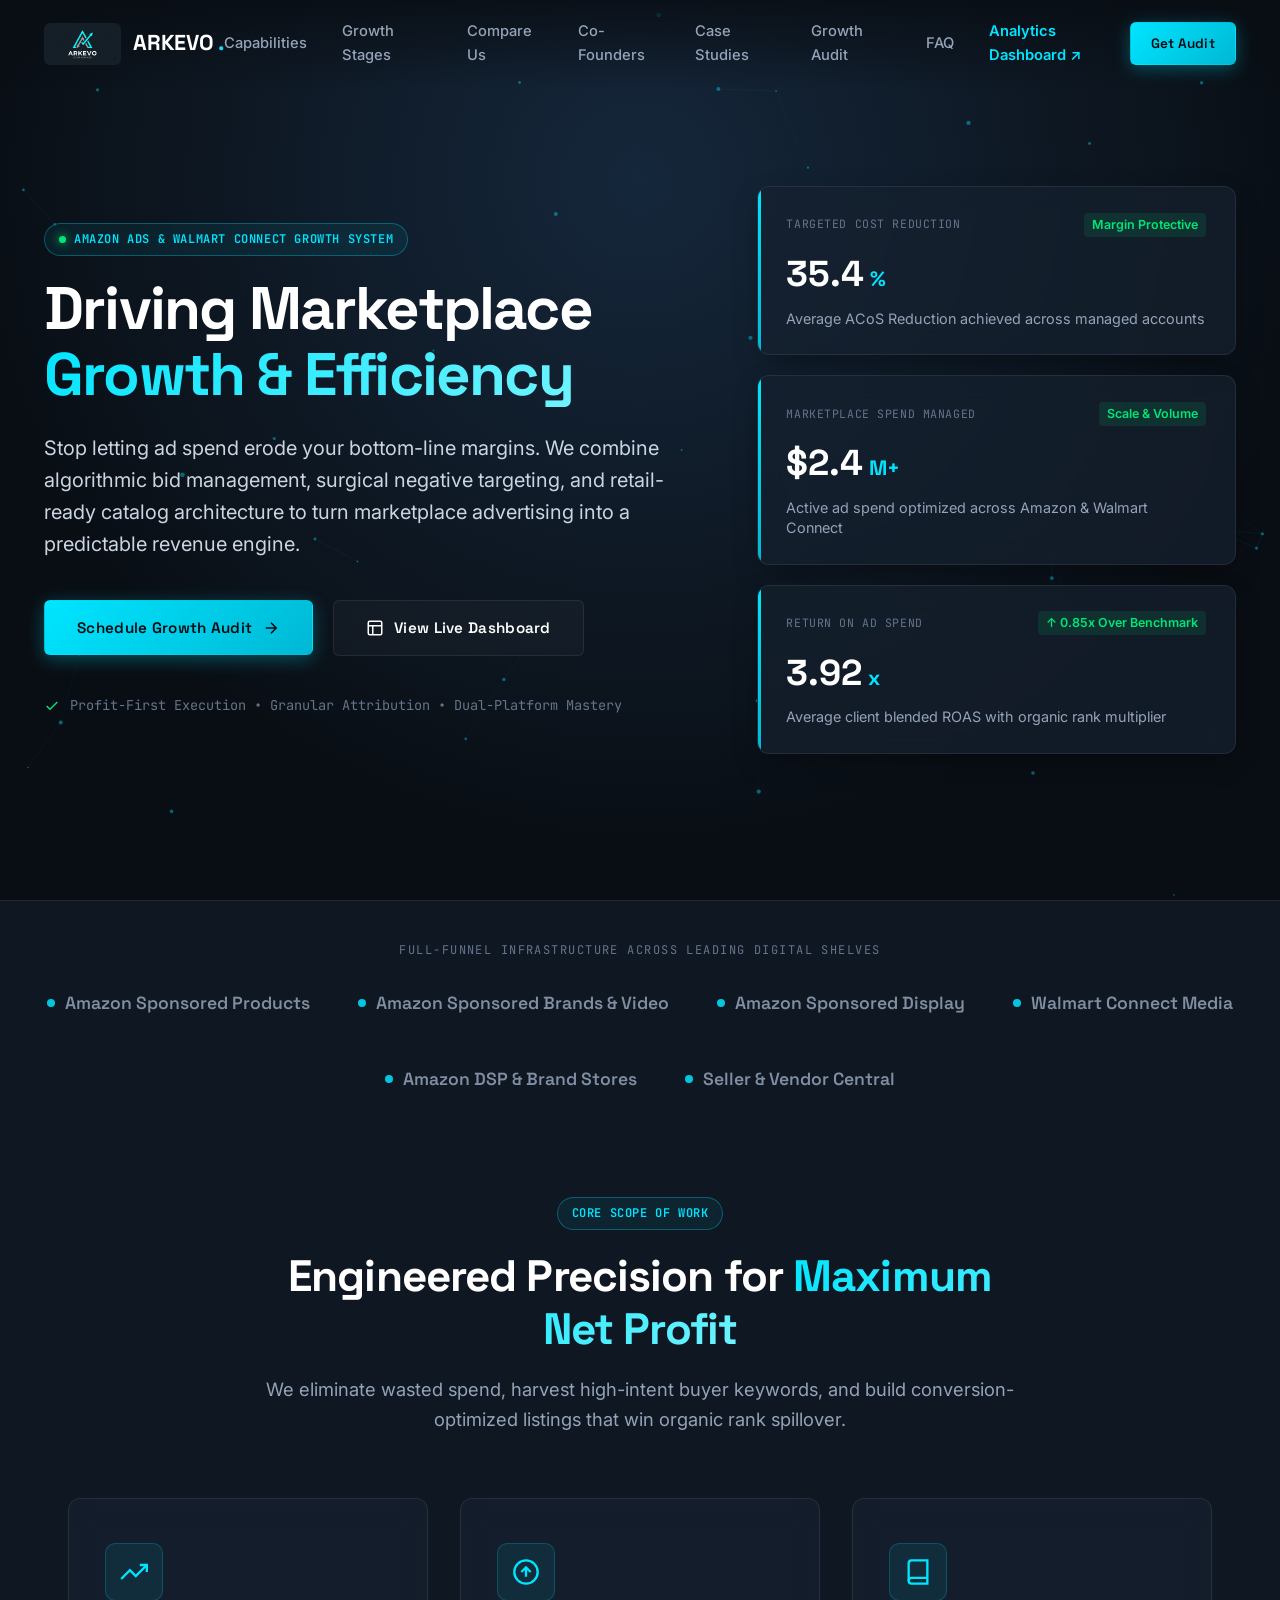
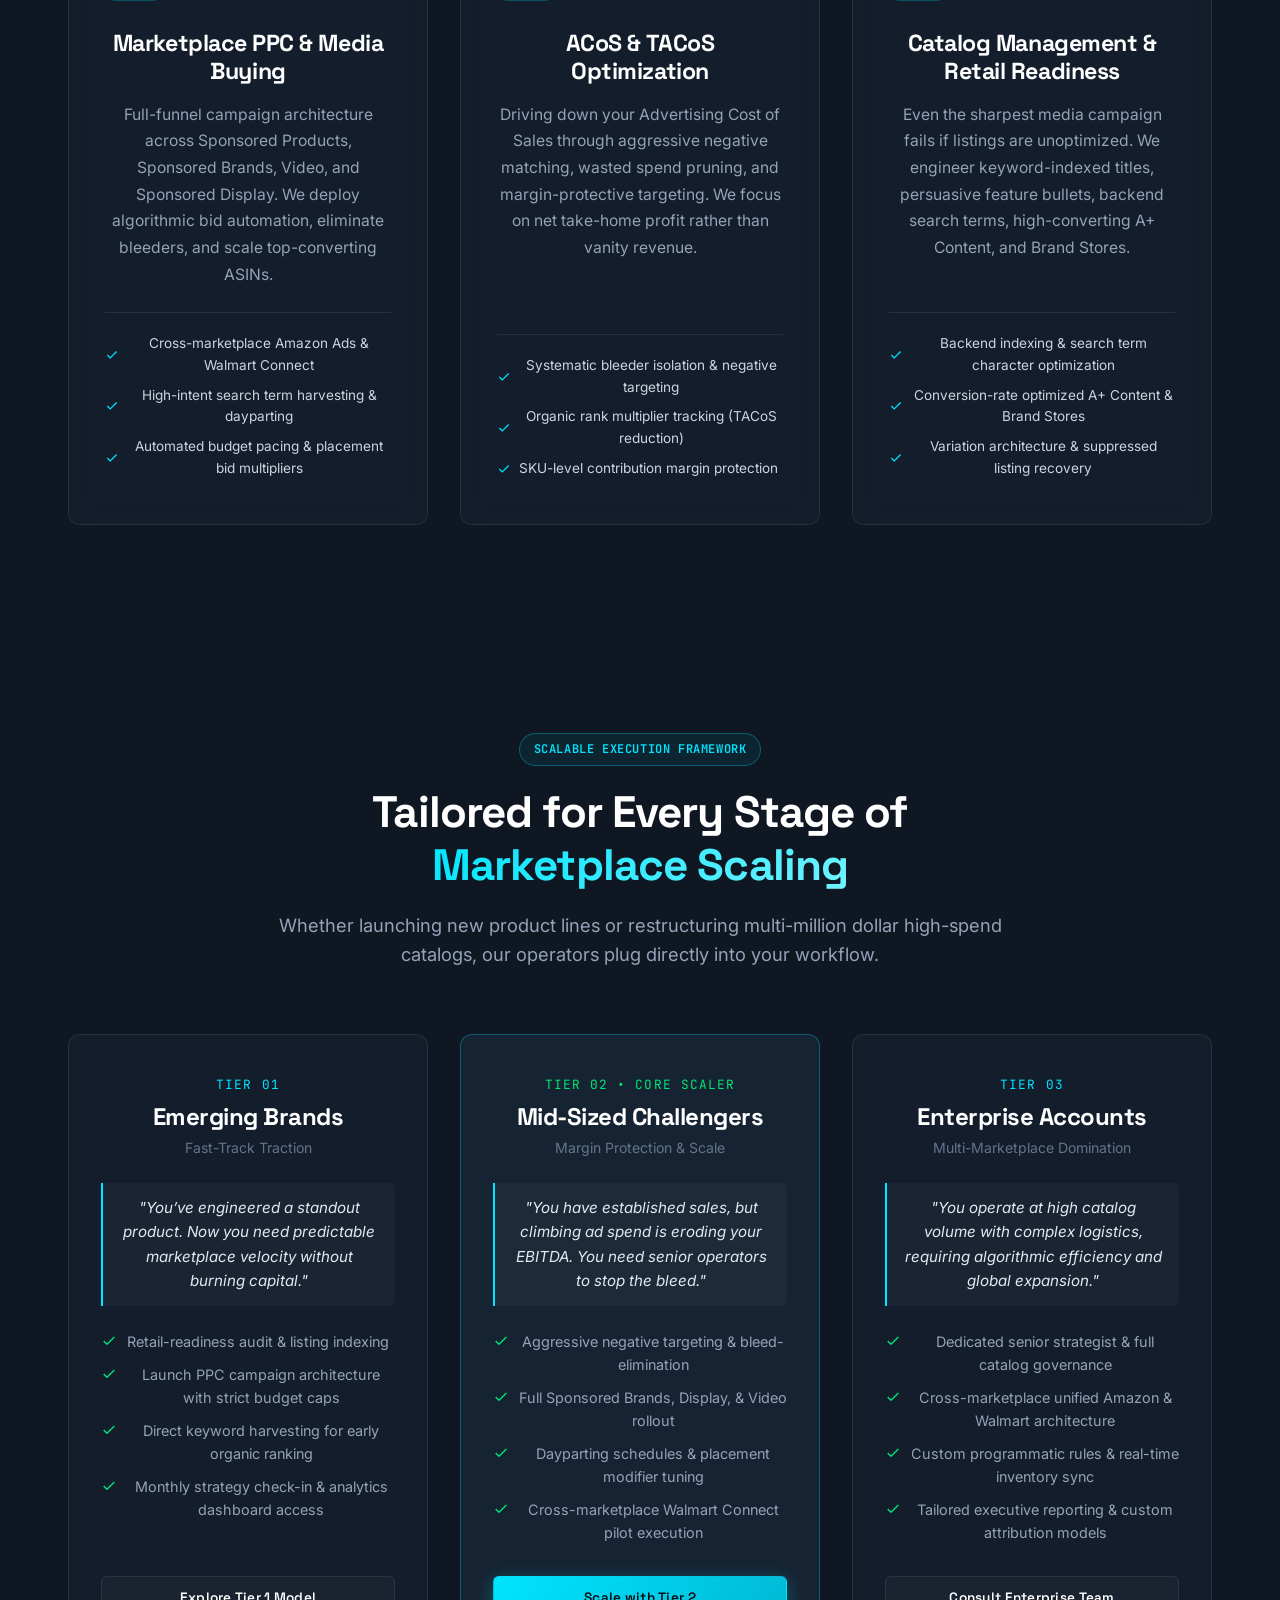
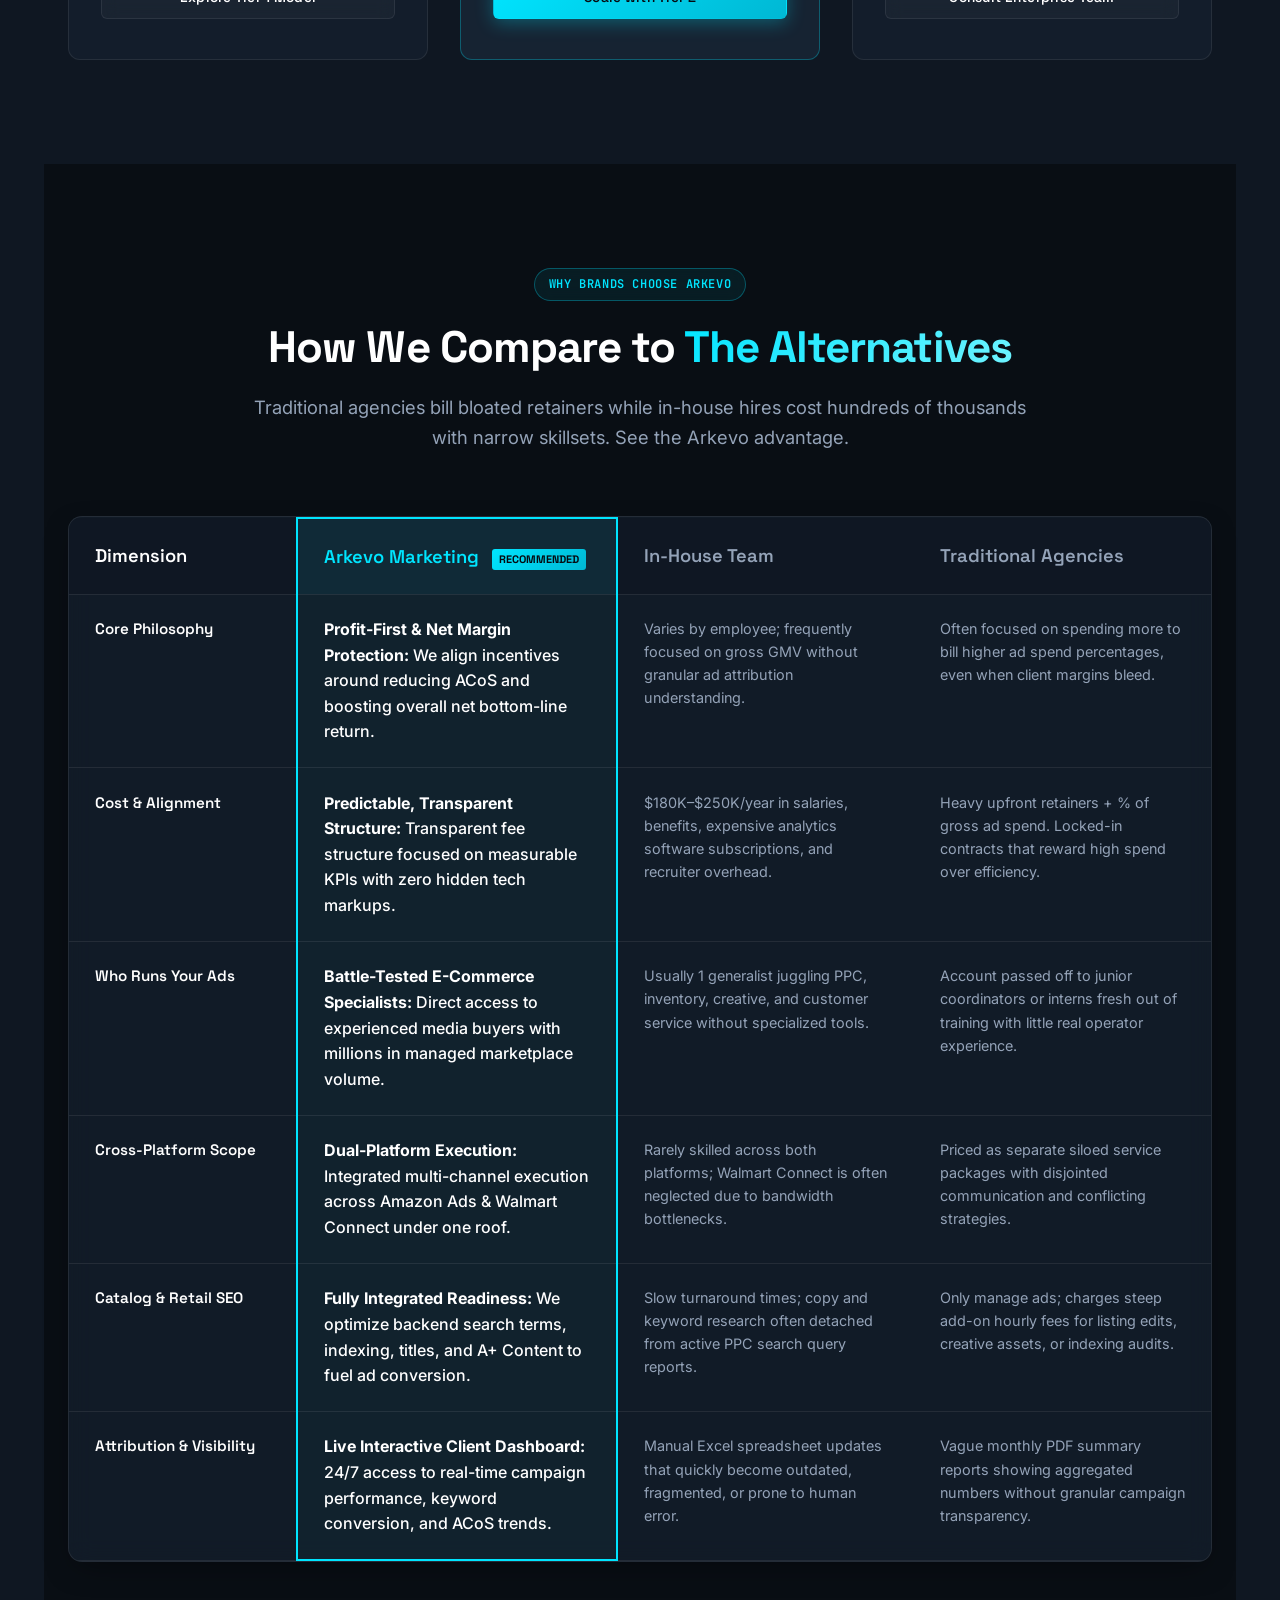
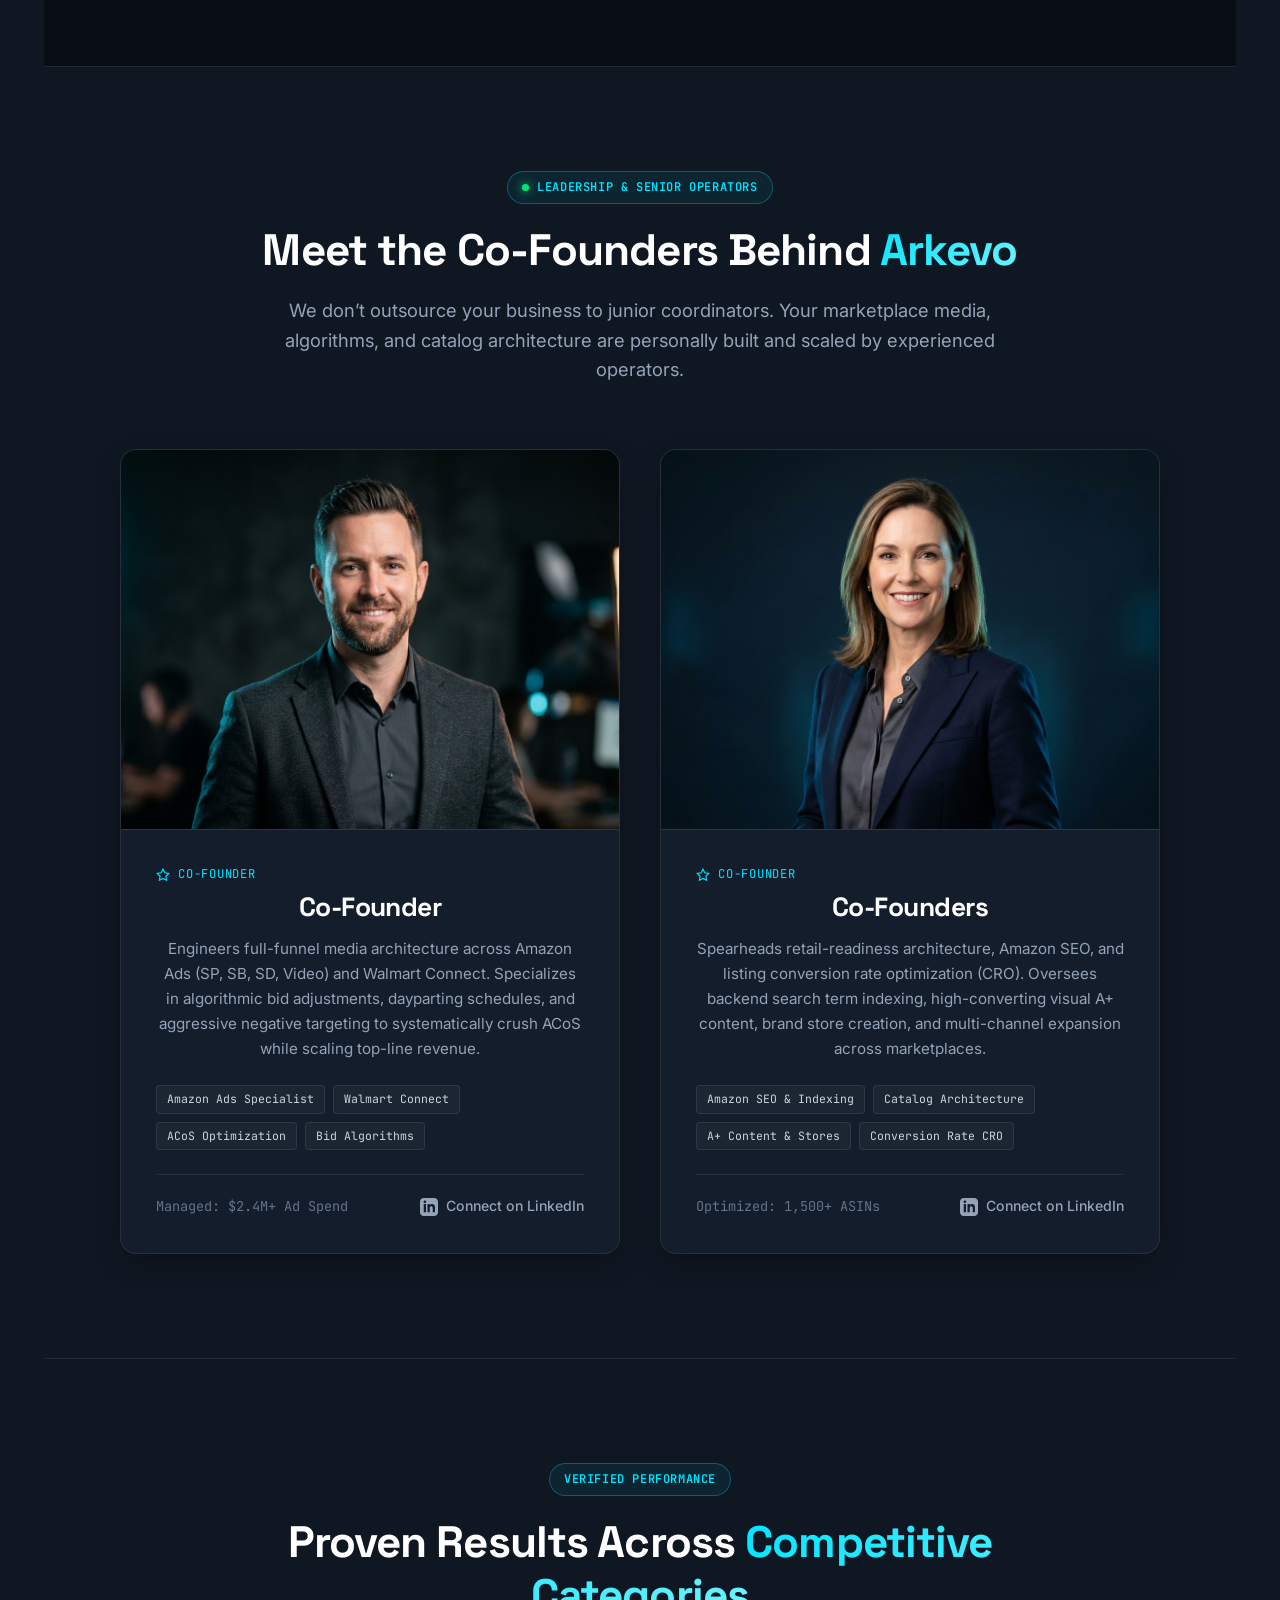
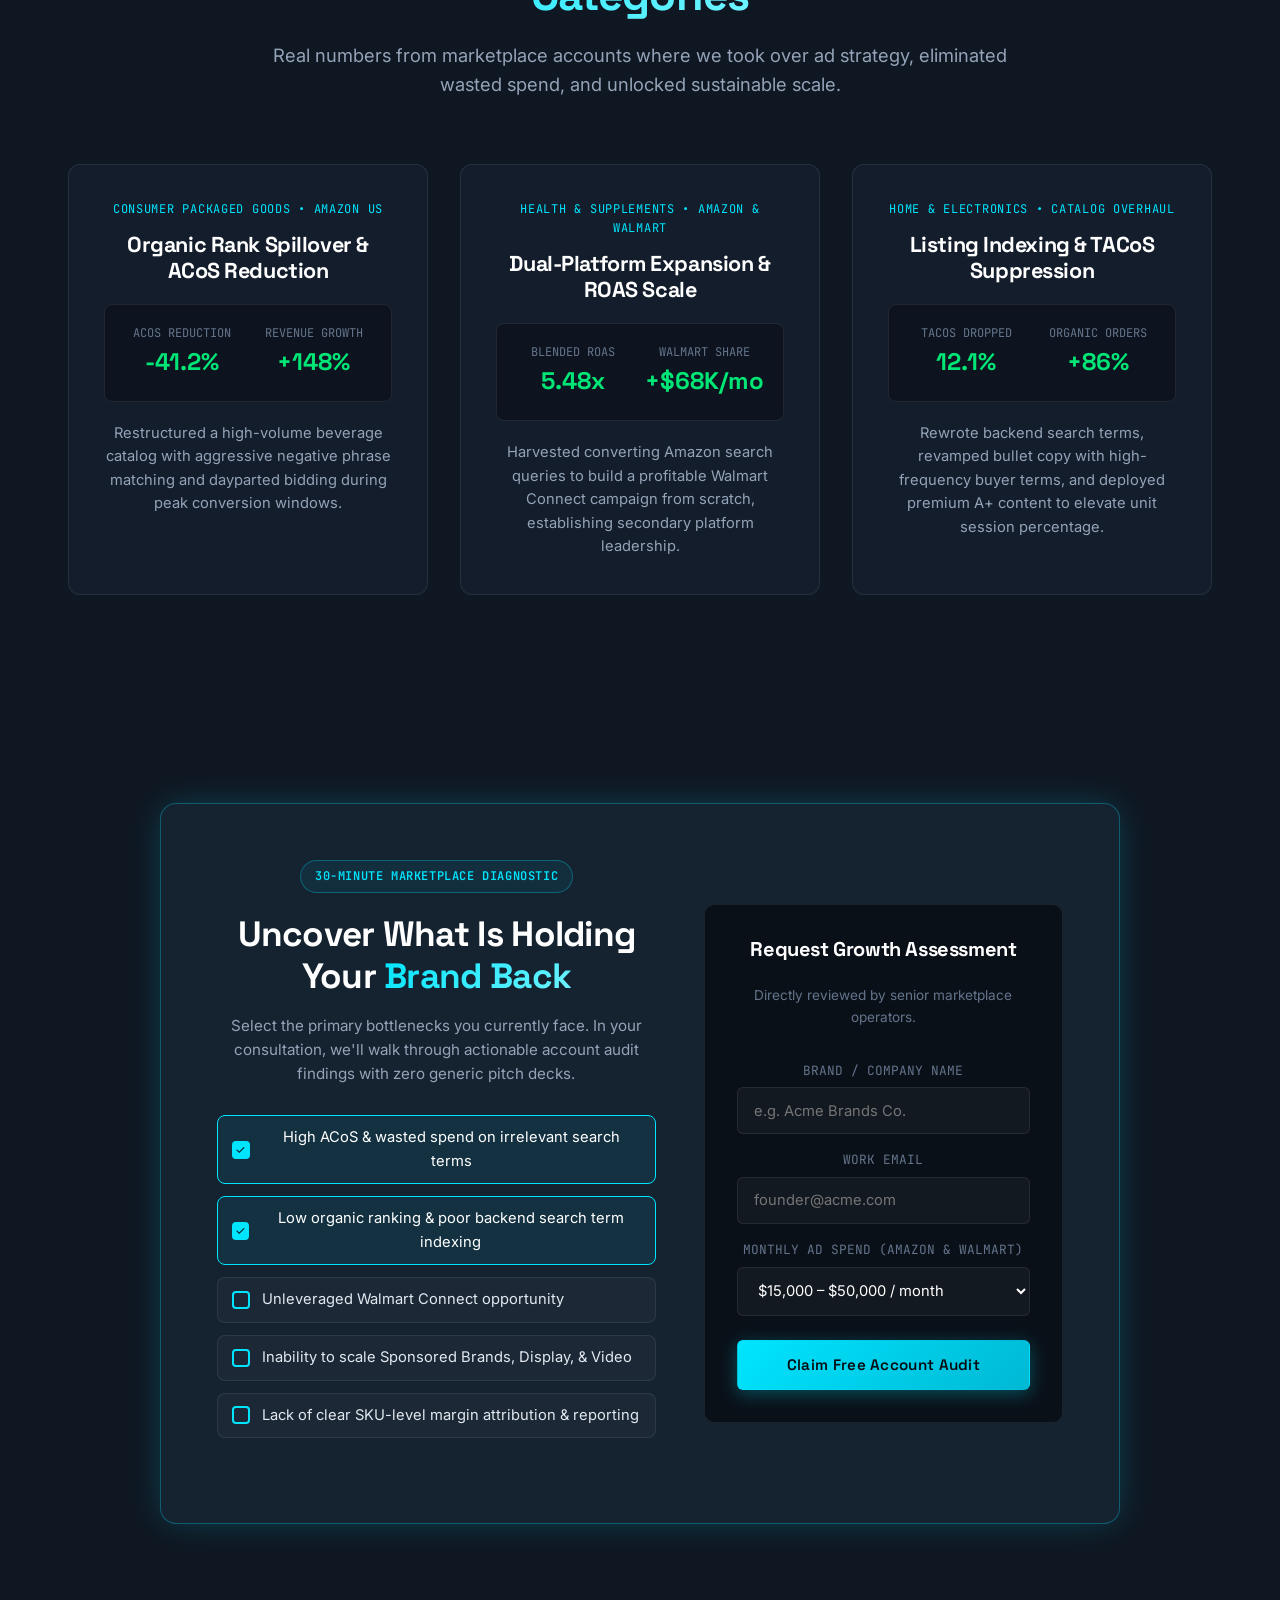
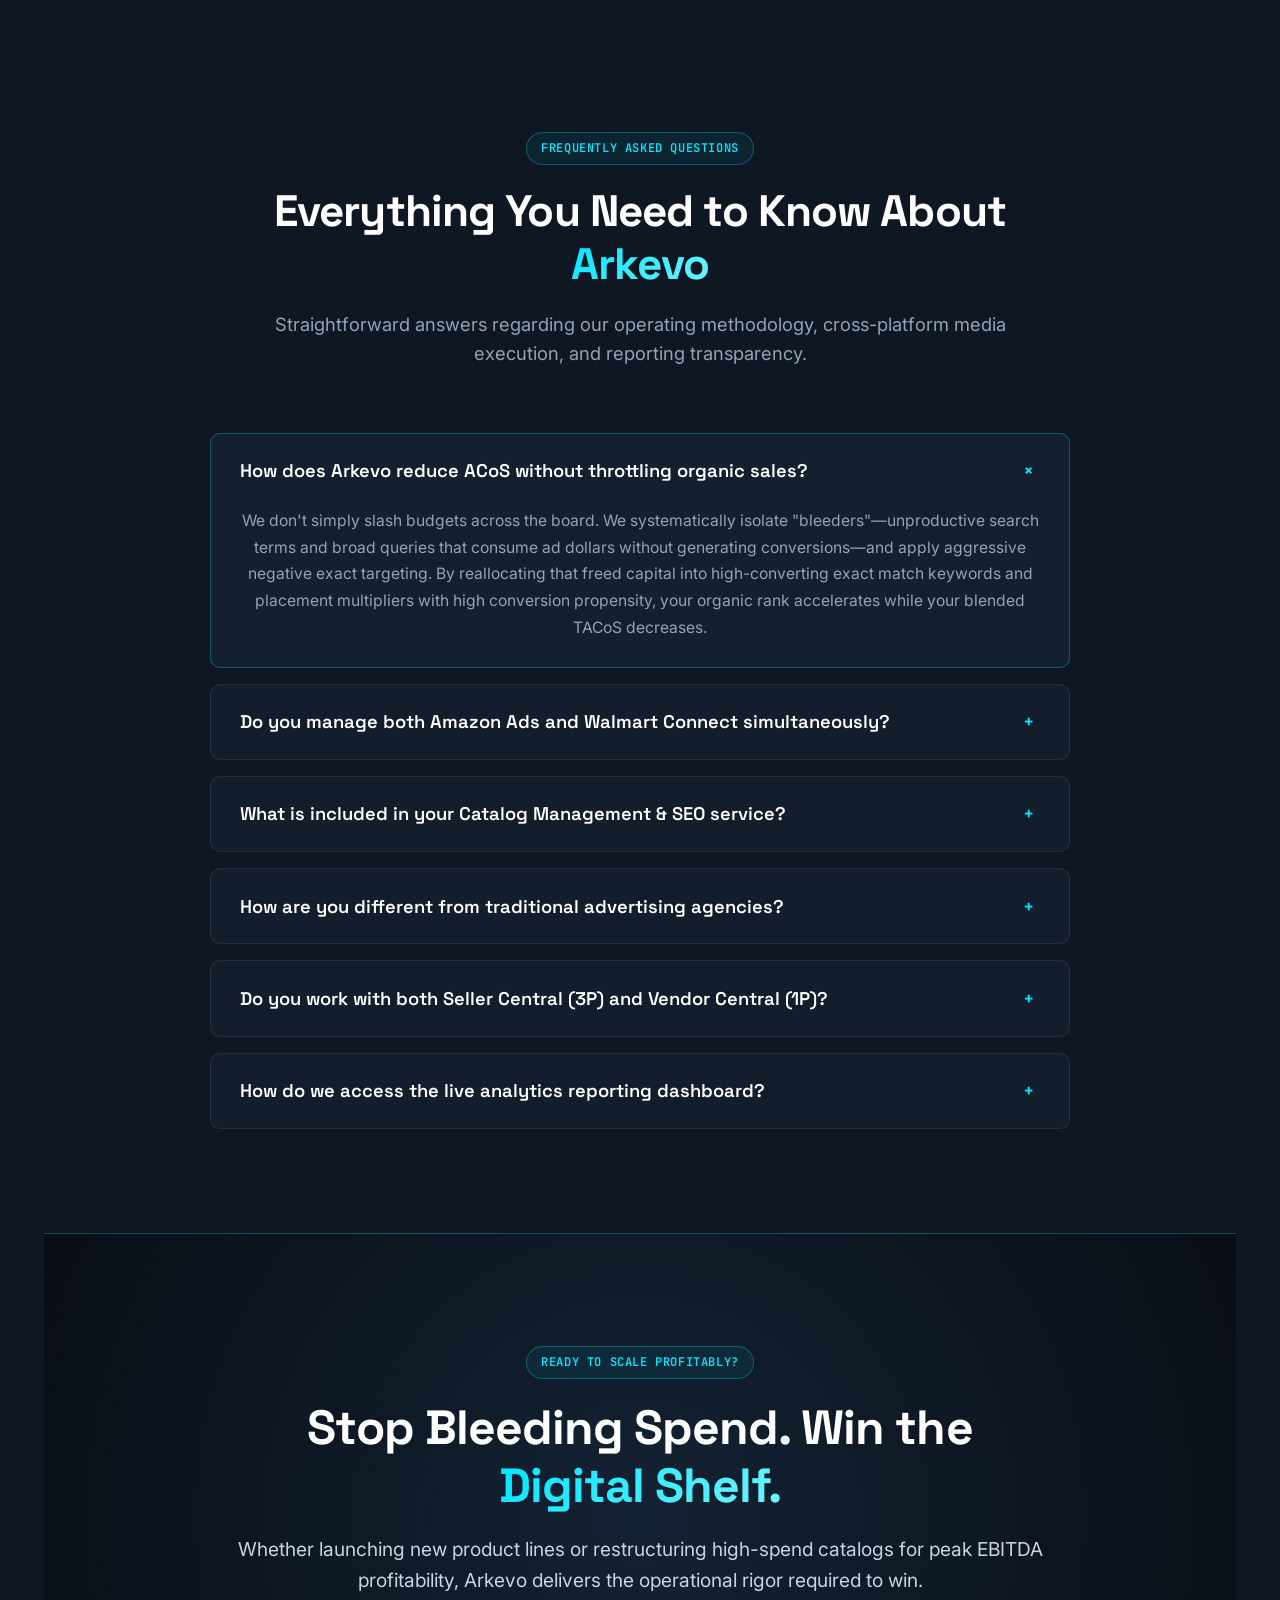
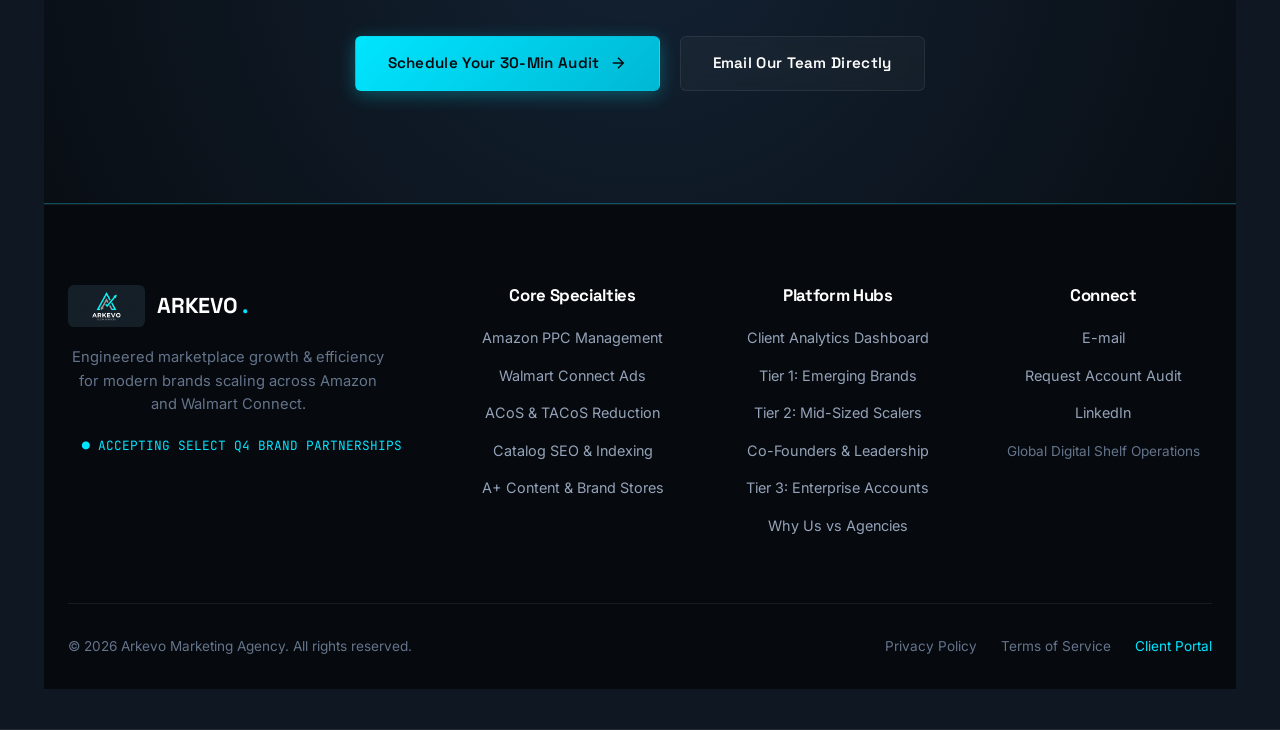
==== commit 8e67a71a: "Update website code and styles" ====
--- a/index.html
+++ b/index.html
@@ -369,9 +369,9 @@
                     <div class="founder-content">
                         <div class="founder-role-badge">
                             <svg width="14" height="14" viewBox="0 0 24 24" fill="none" stroke="currentColor" stroke-width="2"><path d="M12 2l3.09 6.26L22 9.27l-5 4.87 1.18 6.88L12 17.77l-6.18 3.25L7 14.14 2 9.27l6.91-1.01L12 2z"/></svg>
-                            Co-Founder & Media Director
-                        </div>
-                        <h3 class="founder-name">Co-Founder (PPC & Growth)</h3>
+                            Co-Founder
+                        </div>
+                        <h3 class="founder-name">Co-Founder</h3>
                         <p class="founder-bio">
                             Engineers full-funnel media architecture across Amazon Ads (SP, SB, SD, Video) and Walmart Connect. Specializes in algorithmic bid adjustments, dayparting schedules, and aggressive negative targeting to systematically crush ACoS while scaling top-line revenue.
                         </p>
@@ -407,9 +407,9 @@
                     <div class="founder-content">
                         <div class="founder-role-badge">
                             <svg width="14" height="14" viewBox="0 0 24 24" fill="none" stroke="currentColor" stroke-width="2"><path d="M12 2l3.09 6.26L22 9.27l-5 4.87 1.18 6.88L12 17.77l-6.18 3.25L7 14.14 2 9.27l6.91-1.01L12 2z"/></svg>
-                            Co-Founder & Catalog Strategist
-                        </div>
-                        <h3 class="founder-name">Co-Founder (Catalog & Operations)</h3>
+                            Co-Founder
+                        </div>
+                        <h3 class="founder-name">Co-Founders</h3>
                         <p class="founder-bio">
                             Spearheads retail-readiness architecture, Amazon SEO, and listing conversion rate optimization (CRO). Oversees backend search term indexing, high-converting visual A+ content, brand store creation, and multi-channel expansion across marketplaces.
                         </p>
@@ -725,9 +725,9 @@
                 <div class="footer-col">
                     <h4>Connect</h4>
                     <ul>
-                        <li><a href="mailto:hello@arkevo.com">hello@arkevo.com</a></li>
+                        <li><a href="mailto:arkevoecomservices@gmail.com">E-mail</a></li>
                         <li><a href="#audit">Request Account Audit</a></li>
-                        <li><a href="https://linkedin.com" target="_blank" rel="noopener">LinkedIn Profile</a></li>
+                        <li><a href="https://www.linkedin.com/in/arkevo-ecom-services-0a273343b/?isSelfProfile=true" target="_blank" rel="noopener">LinkedIn</a></li>
                         <li><span style="color: var(--text-muted); font-size: 0.85rem;">Global Digital Shelf Operations</span></li>
                     </ul>
                 </div>
